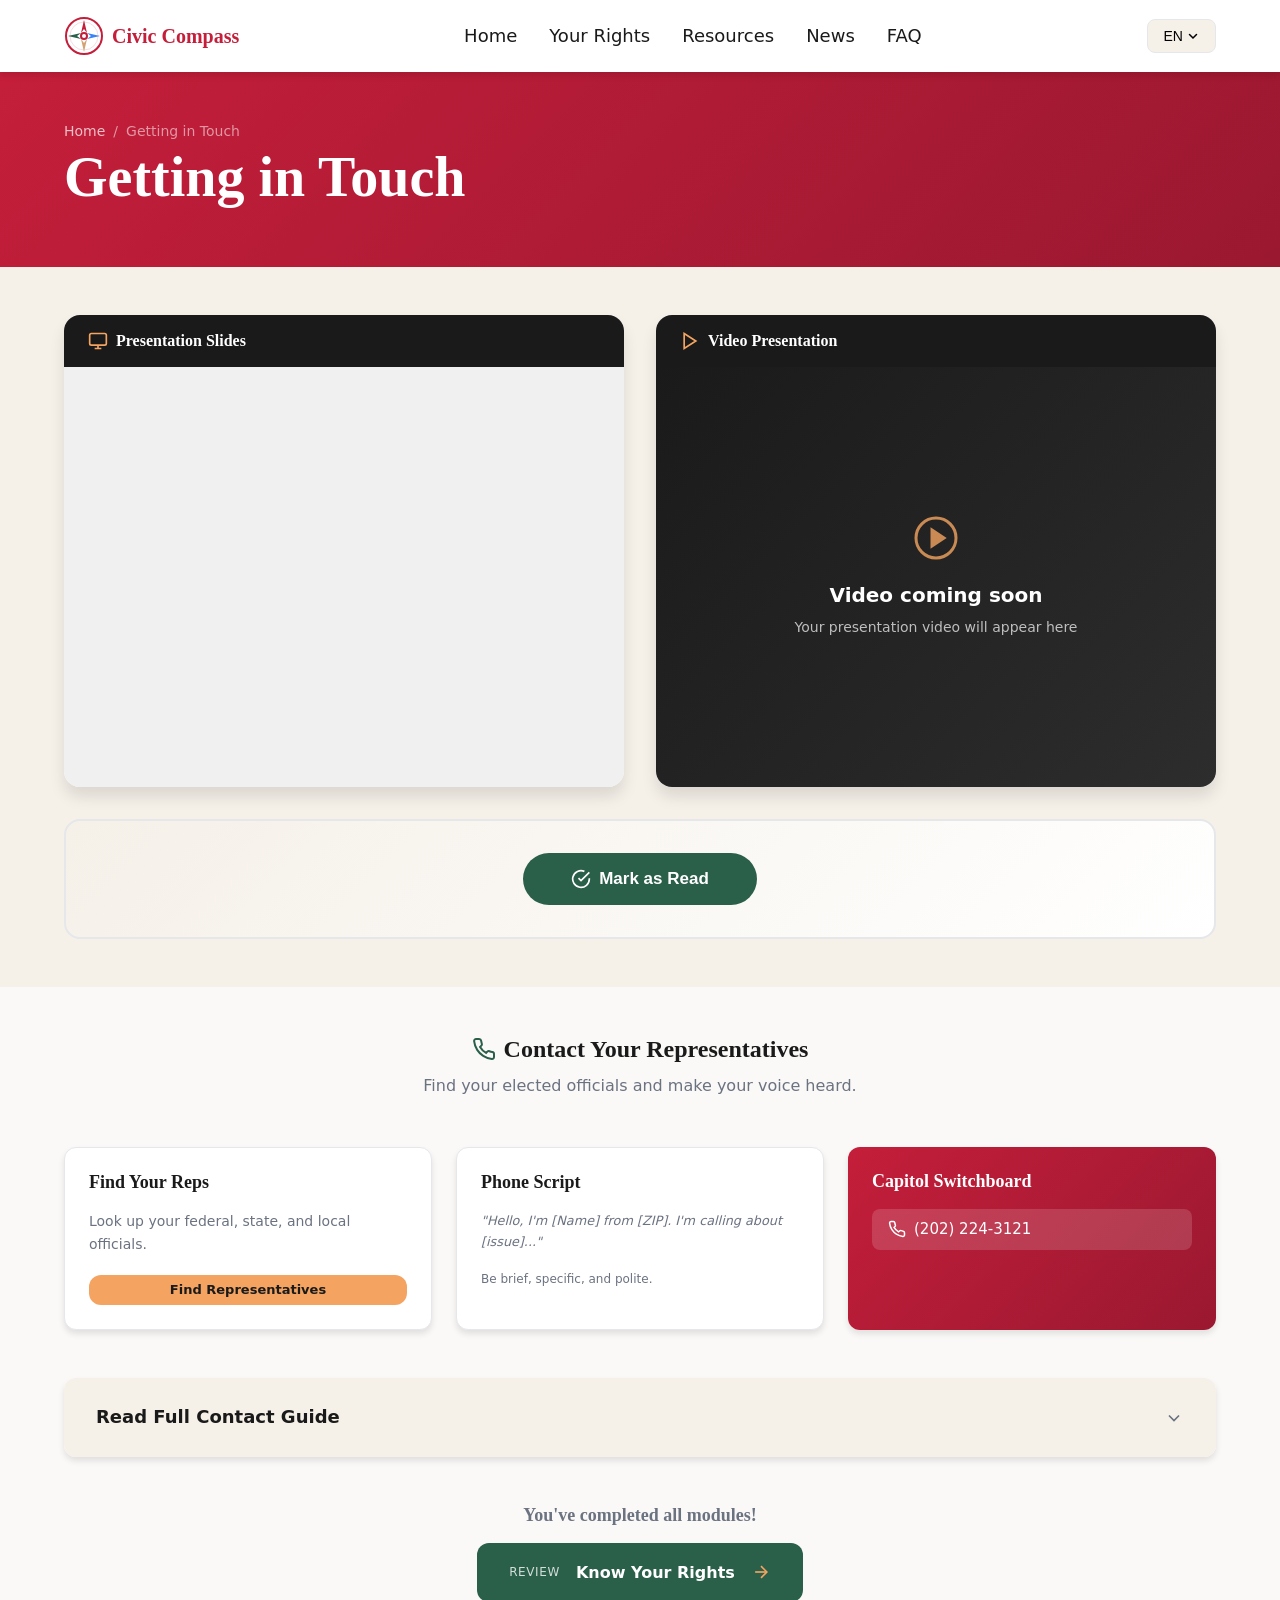
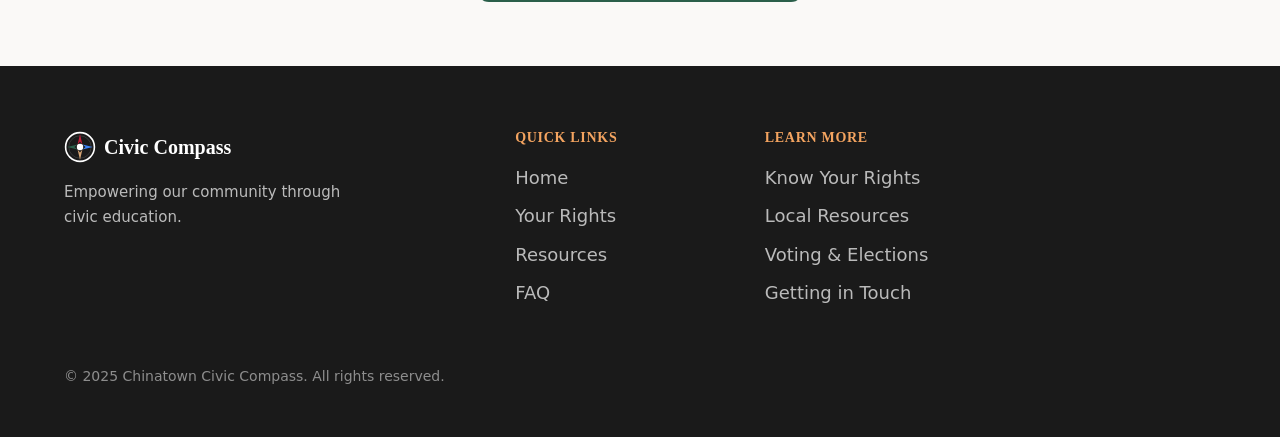
==== contact.html @ 92480b32 "Add Canva embed for Contact page slideshow 🤖 Generated with [Claude Code](https://claude.com/claude-" ====
<!DOCTYPE html>
<html lang="en">
<head>
  <meta charset="UTF-8">
  <meta name="viewport" content="width=device-width, initial-scale=1.0">
  <meta name="description" content="Getting in Touch - Contact your elected representatives and engage with civic life.">
  <title>Getting in Touch - Chinatown Civic Compass</title>
  <link rel="icon" type="image/svg+xml" href="favicon.svg">
  <link rel="stylesheet" href="css/styles.css">
</head>
<body>
  <!-- Skip Link -->
  <a href="#main-content" class="skip-link">Skip to main content</a>

  <!-- Navbar -->
  <nav class="navbar" role="navigation" aria-label="Main navigation">
    <div class="navbar-container">
      <a href="index.html" class="navbar-logo" aria-label="Chinatown Civic Compass Home">
        <svg viewBox="0 0 40 40" fill="none" xmlns="http://www.w3.org/2000/svg" aria-hidden="true">
          <circle cx="20" cy="20" r="18" stroke="currentColor" stroke-width="2"/>
          <circle cx="20" cy="20" r="14" stroke="currentColor" stroke-width="0.5" opacity="0.3"/>
          <polygon points="20,4 23,17 20,13 17,17" fill="#c41e3a"/>
          <polygon points="20,36 17,23 20,27 23,23" fill="#d4a373"/>
          <polygon points="4,20 17,17 13,20 17,23" fill="#2a5f4a"/>
          <polygon points="36,20 23,23 27,20 23,17" fill="#3b82f6"/>
          <circle cx="20" cy="20" r="4" fill="currentColor"/>
          <circle cx="20" cy="20" r="2" fill="white"/>
        </svg>
        <span data-i18n="site.name">Civic Compass</span>
      </a>

      <ul class="navbar-nav">
        <li><a href="index.html" data-i18n="nav.home">Home</a></li>
        <li><a href="rights.html" data-i18n="nav.rights">Your Rights</a></li>
        <li><a href="resources.html" data-i18n="nav.resources">Resources</a></li>
        <li><a href="news.html" data-i18n="nav.news">News</a></li>
        <li><a href="faq.html" data-i18n="nav.faq">FAQ</a></li>
      </ul>

      <div class="navbar-actions">
        <div class="language-selector">
          <button class="language-btn" aria-expanded="false" aria-haspopup="true">
            <span data-i18n="lang.current">EN</span>
            <svg width="12" height="12" viewBox="0 0 12 12" fill="none" aria-hidden="true">
              <path d="M2.5 4.5L6 8L9.5 4.5" stroke="currentColor" stroke-width="1.5" stroke-linecap="round"/>
            </svg>
          </button>
          <div class="language-dropdown" role="menu">
            <button role="menuitem" data-lang="en" class="active">English</button>
            <button role="menuitem" data-lang="zh-s">简体中文</button>
            <button role="menuitem" data-lang="zh-t">繁體中文</button>
          </div>
        </div>

        <button class="menu-toggle" aria-label="Toggle menu" aria-expanded="false">
          <span></span>
          <span></span>
          <span></span>
        </button>
      </div>
    </div>
  </nav>

  <!-- Mobile Menu -->
  <div class="mobile-menu" aria-hidden="true">
    <ul class="mobile-menu-nav">
      <li><a href="index.html" data-i18n="nav.home">Home</a></li>
      <li><a href="rights.html" data-i18n="nav.rights">Your Rights</a></li>
      <li><a href="resources.html" data-i18n="nav.resources">Resources</a></li>
      <li><a href="news.html" data-i18n="nav.news">News</a></li>
      <li><a href="voting.html" data-i18n="nav.voting">Voting</a></li>
      <li><a href="contact.html" class="active" data-i18n="nav.contact">Contact Reps</a></li>
      <li><a href="faq.html" data-i18n="nav.faq">FAQ</a></li>
    </ul>
  </div>

  <!-- Main Content -->
  <main id="main-content">
    <!-- Page Header -->
    <header class="page-header">
      <div class="container">
        <nav class="breadcrumb" aria-label="Breadcrumb">
          <a href="index.html">Home</a>
          <span aria-hidden="true">/</span>
          <span data-i18n="page.contact.title">Getting in Touch</span>
        </nav>
        <h1 data-i18n="page.contact.title">Getting in Touch</h1>
      </div>
    </header>

    <!-- Main Presentation Section -->
    <section class="presentation-section">
      <div class="container">

        <!-- Slideshow - Main Focus -->
        <div class="presentation-main">
          <div class="slideshow-container">
            <h2 class="presentation-label">
              <svg width="20" height="20" viewBox="0 0 24 24" fill="none" stroke="currentColor" stroke-width="2">
                <rect x="2" y="3" width="20" height="14" rx="2" ry="2"/>
                <line x1="8" y1="21" x2="16" y2="21"/>
                <line x1="12" y1="17" x2="12" y2="21"/>
              </svg>
              <span data-i18n="presentation.slides">Presentation Slides</span>
            </h2>
            <!-- CANVA EMBED: Your Getting in Touch slideshow -->
            <div class="slideshow-embed">
              <iframe loading="lazy" src="https://www.canva.com/design/DAG-s7-Jbn4/6bai_-JPs53-Bgg53EdQZw/view?embed" frameborder="0" width="100%" height="400" allowfullscreen="true" allow="fullscreen"></iframe>
            </div>
          </div>

          <!-- Video Presentation -->
          <div class="video-container">
            <h2 class="presentation-label">
              <svg width="20" height="20" viewBox="0 0 24 24" fill="none" stroke="currentColor" stroke-width="2">
                <polygon points="5 3 19 12 5 21 5 3"/>
              </svg>
              <span data-i18n="presentation.video">Video Presentation</span>
            </h2>
            <!-- VIDEO EMBED: Replace with your video embed -->
            <div class="video-embed">
              <div class="video-placeholder">
                <svg width="48" height="48" viewBox="0 0 24 24" fill="none" stroke="currentColor" stroke-width="1.5">
                  <circle cx="12" cy="12" r="10"/>
                  <polygon points="10 8 16 12 10 16 10 8" fill="currentColor"/>
                </svg>
                <p data-i18n="presentation.video.soon">Video coming soon</p>
                <span>Your presentation video will appear here</span>
              </div>
            </div>
          </div>
        </div>

        <!-- Mark as Read -->
        <div class="mark-as-read-section" style="margin-top: 2rem;">
          <button id="mark-as-read-btn">
            <svg viewBox="0 0 24 24" fill="none" stroke="currentColor" stroke-width="2">
              <path d="M22 11.08V12a10 10 0 1 1-5.93-9.14"/>
              <polyline points="22 4 12 14.01 9 11.01"/>
            </svg>
            <span data-i18n="progress.markRead">Mark as Read</span>
          </button>
        </div>

      </div>
    </section>

    <!-- Supplementary Materials -->
    <section class="supplementary-section">
      <div class="container">
        <div class="supplementary-header">
          <h2>
            <svg width="24" height="24" viewBox="0 0 24 24" fill="none" stroke="currentColor" stroke-width="2">
              <path d="M22 16.92v3a2 2 0 0 1-2.18 2 19.79 19.79 0 0 1-8.63-3.07 19.5 19.5 0 0 1-6-6 19.79 19.79 0 0 1-3.07-8.67A2 2 0 0 1 4.11 2h3a2 2 0 0 1 2 1.72 12.84 12.84 0 0 0 .7 2.81 2 2 0 0 1-.45 2.11L8.09 9.91a16 16 0 0 0 6 6l1.27-1.27a2 2 0 0 1 2.11-.45 12.84 12.84 0 0 0 2.81.7A2 2 0 0 1 22 16.92z"/>
            </svg>
            <span data-i18n="contact.supp.title">Contact Your Representatives</span>
          </h2>
          <p data-i18n="contact.supp.desc">Find your elected officials and make your voice heard.</p>
        </div>

        <div class="supplementary-grid">
          <!-- Find Representatives -->
          <div class="supplementary-card">
            <h3 data-i18n="contact.find.title">Find Your Reps</h3>
            <p data-i18n="contact.find.desc">Look up your federal, state, and local officials.</p>
            <a href="https://www.usa.gov/elected-officials" target="_blank" rel="noopener" class="btn btn-primary btn-sm" style="width: 100%;" data-i18n="contact.find.btn">
              Find Representatives
            </a>
          </div>

          <!-- Quick Script -->
          <div class="supplementary-card">
            <h3 data-i18n="contact.script.title">Phone Script</h3>
            <p style="font-size: 0.8rem; font-style: italic;">"Hello, I'm [Name] from [ZIP]. I'm calling about [issue]..."</p>
            <p style="font-size: 0.75rem; color: var(--color-gray);" data-i18n="contact.script.tip">Be brief, specific, and polite.</p>
          </div>

          <!-- Capitol Switchboard -->
          <div class="supplementary-card supplementary-card--emergency">
            <h3 data-i18n="contact.capitol.title">Capitol Switchboard</h3>
            <div class="contact-list">
              <a href="tel:+12022243121" class="contact-item">
                <svg width="18" height="18" viewBox="0 0 24 24" fill="none" stroke="currentColor" stroke-width="2">
                  <path d="M22 16.92v3a2 2 0 0 1-2.18 2 19.79 19.79 0 0 1-8.63-3.07 19.5 19.5 0 0 1-6-6 19.79 19.79 0 0 1-3.07-8.67A2 2 0 0 1 4.11 2h3a2 2 0 0 1 2 1.72 12.84 12.84 0 0 0 .7 2.81 2 2 0 0 1-.45 2.11L8.09 9.91a16 16 0 0 0 6 6l1.27-1.27a2 2 0 0 1 2.11-.45 12.84 12.84 0 0 0 2.81.7A2 2 0 0 1 22 16.92z"/>
                </svg>
                <span>(202) 224-3121</span>
              </a>
            </div>
          </div>
        </div>

        <!-- Expandable Full Contact Guide -->
        <details class="detailed-content">
          <summary>
            <span data-i18n="contact.expand.title">Read Full Contact Guide</span>
            <svg width="20" height="20" viewBox="0 0 24 24" fill="none" stroke="currentColor" stroke-width="2">
              <polyline points="6 9 12 15 18 9"/>
            </svg>
          </summary>
          <div class="detailed-content-inner">
            <h2 data-i18n="contact.guide.tips.title">Tips for Effective Contact</h2>

            <h3 data-i18n="contact.guide.phone.title">Phone Calls</h3>
            <ul>
              <li data-i18n="contact.guide.phone.li1"><strong>Be brief and specific.</strong> State your name, where you live, and the issue.</li>
              <li data-i18n="contact.guide.phone.li2"><strong>Ask for a position.</strong> "Does the Representative support [issue]?"</li>
              <li data-i18n="contact.guide.phone.li3"><strong>Share your story.</strong> Personal stories are powerful.</li>
              <li data-i18n="contact.guide.phone.li4"><strong>Be polite.</strong> Staff members report to the official.</li>
            </ul>

            <h3 data-i18n="contact.guide.script.title">Sample Phone Script</h3>
            <div class="section-alt" style="padding: 1.5rem; border-radius: 0.75rem; margin: 1rem 0;">
              <p style="font-style: italic; margin-bottom: 0;" data-i18n="contact.guide.script.text">"Hello, my name is [Name] and I'm a constituent from [City/ZIP]. I'm calling to urge [Senator/Representative Name] to [support/oppose] [specific bill]. This is important because [reason]. Thank you."</p>
            </div>

            <h3 data-i18n="contact.guide.writing.title">Writing Letters or Emails</h3>
            <ul>
              <li data-i18n="contact.guide.writing.li1"><strong>Include your address.</strong> This confirms you're a constituent.</li>
              <li data-i18n="contact.guide.writing.li2"><strong>Focus on one issue.</strong> Don't cover multiple topics.</li>
              <li data-i18n="contact.guide.writing.li3"><strong>Be specific.</strong> Reference bill numbers if applicable.</li>
              <li data-i18n="contact.guide.writing.li4"><strong>Request a response.</strong> Ask for their position.</li>
            </ul>

            <div class="action-buttons" style="margin-top: 2rem;">
              <button class="btn btn-primary" onclick="window.print()">
                <svg width="18" height="18" viewBox="0 0 24 24" fill="none" stroke="currentColor" stroke-width="2">
                  <polyline points="6 9 6 2 18 2 18 9"/>
                  <path d="M6 18H4a2 2 0 0 1-2-2v-5a2 2 0 0 1 2-2h16a2 2 0 0 1 2 2v5a2 2 0 0 1-2 2h-2"/>
                  <rect x="6" y="14" width="12" height="8"/>
                </svg>
                <span data-i18n="action.print">Print This Guide</span>
              </button>
            </div>
          </div>
        </details>

        <!-- Continue Learning -->
        <div class="continue-learning">
          <h3 data-i18n="contact.complete.title">You've completed all modules!</h3>
          <div class="next-modules">
            <a href="rights.html" class="next-module-card">
              <span class="next-label" data-i18n="contact.complete.review">Review</span>
              <span class="next-title" data-i18n="contact.complete.rights">Know Your Rights</span>
              <svg width="20" height="20" viewBox="0 0 24 24" fill="none" stroke="currentColor" stroke-width="2">
                <line x1="5" y1="12" x2="19" y2="12"/>
                <polyline points="12 5 19 12 12 19"/>
              </svg>
            </a>
          </div>
        </div>

      </div>
    </section>
  </main>

  <!-- Footer -->
  <footer class="footer">
    <div class="container">
      <div class="footer-grid">
        <div class="footer-brand">
          <div class="footer-logo">
            <svg viewBox="0 0 40 40" width="32" height="32" fill="none" xmlns="http://www.w3.org/2000/svg" aria-hidden="true">
              <circle cx="20" cy="20" r="18" stroke="currentColor" stroke-width="2"/>
              <circle cx="20" cy="20" r="14" stroke="currentColor" stroke-width="0.5" opacity="0.3"/>
              <polygon points="20,4 23,17 20,13 17,17" fill="#c41e3a"/>
              <polygon points="20,36 17,23 20,27 23,23" fill="#d4a373"/>
              <polygon points="4,20 17,17 13,20 17,23" fill="#2a5f4a"/>
              <polygon points="36,20 23,23 27,20 23,17" fill="#3b82f6"/>
              <circle cx="20" cy="20" r="4" fill="currentColor"/>
              <circle cx="20" cy="20" r="2" fill="white"/>
            </svg>
            <span>Civic Compass</span>
          </div>
          <p data-i18n="footer.tagline">Empowering our community through civic education.</p>
        </div>

        <div>
          <h4 class="footer-heading" data-i18n="footer.links">Quick Links</h4>
          <ul class="footer-links">
            <li><a href="index.html" data-i18n="nav.home">Home</a></li>
            <li><a href="rights.html" data-i18n="nav.rights">Your Rights</a></li>
            <li><a href="resources.html" data-i18n="nav.resources">Resources</a></li>
            <li><a href="faq.html" data-i18n="nav.faq">FAQ</a></li>
          </ul>
        </div>

        <div>
          <h4 class="footer-heading" data-i18n="footer.modules">Learn More</h4>
          <ul class="footer-links">
            <li><a href="rights.html" data-i18n="module.rights.title">Know Your Rights</a></li>
            <li><a href="resources.html" data-i18n="module.resources.title">Local Resources</a></li>
            <li><a href="voting.html" data-i18n="module.voting.title">Voting & Elections</a></li>
            <li><a href="contact.html" data-i18n="module.contact.title">Getting in Touch</a></li>
          </ul>
        </div>

        <!-- Feedback - HIDDEN FOR DEMO (restore when form is ready)
        <div>
          <h4 class="footer-heading" data-i18n="footer.feedback">Share Feedback</h4>
          <p style="font-size: 0.875rem; color: rgba(255,255,255,0.7); margin-bottom: 1rem;" data-i18n="footer.feedback.desc">Help us improve this resource for our community.</p>
          <a href="https://docs.google.com/forms/d/e/YOUR_FORM_ID/viewform" target="_blank" rel="noopener noreferrer" class="feedback-btn" data-i18n="footer.feedback.btn">
            <svg width="16" height="16" viewBox="0 0 24 24" fill="none" stroke="currentColor" stroke-width="2" aria-hidden="true">
              <path d="M21 15a2 2 0 0 1-2 2H7l-4 4V5a2 2 0 0 1 2-2h14a2 2 0 0 1 2 2z"/>
            </svg>
            Give Feedback
          </a>
        </div>
        -->
      </div>

      <div class="footer-bottom">
        <p>&copy; 2025 Chinatown Civic Compass. <span data-i18n="footer.rights">All rights reserved.</span></p>
      </div>
    </div>
  </footer>

  <!-- Scripts -->
  <script src="js/main.js"></script>
  <script src="js/i18n.js"></script>
  <script src="js/progress.js"></script>
</body>
</html>
---- css/styles.css ----
/* ============================================
   CHINATOWN CIVIC COMPASS - MAIN STYLESHEET
   ============================================ */

/* --- CSS Variables --- */
:root {
  /* Colors */
  --color-primary: #c41e3a;
  --color-primary-light: #e63946;
  --color-primary-dark: #9a1830;
  --color-secondary: #2a5f4a;
  --color-secondary-light: #3d7a62;
  --color-accent: #f4a460;
  --color-accent-light: #f7bc85;
  --color-dark: #1a1a1a;
  --color-dark-lighter: #2d2d2d;
  --color-light: #faf9f7;
  --color-cream: #f5f0e8;
  --color-gray: #6b7280;
  --color-gray-light: #e5e7eb;

  /* Typography */
  --font-heading: Georgia, 'Times New Roman', serif;
  --font-body: 'Segoe UI', system-ui, -apple-system, sans-serif;

  /* Spacing */
  --space-xs: 0.25rem;
  --space-sm: 0.5rem;
  --space-md: 1rem;
  --space-lg: 1.5rem;
  --space-xl: 2rem;
  --space-2xl: 3rem;
  --space-3xl: 4rem;

  /* Border Radius */
  --radius-sm: 0.375rem;
  --radius-md: 0.5rem;
  --radius-lg: 0.75rem;
  --radius-xl: 1rem;
  --radius-full: 9999px;

  /* Shadows */
  --shadow-sm: 0 1px 2px rgba(0, 0, 0, 0.05);
  --shadow-md: 0 4px 6px rgba(0, 0, 0, 0.1);
  --shadow-lg: 0 10px 15px rgba(0, 0, 0, 0.1);
  --shadow-xl: 0 20px 25px rgba(0, 0, 0, 0.15);

  /* Transitions */
  --transition-fast: 150ms ease;
  --transition-base: 250ms ease;
  --transition-slow: 350ms ease;

  /* Layout */
  --navbar-height: 72px;
  --max-width: 1200px;
  --content-width: 800px;
}

/* --- Reset & Base --- */
*, *::before, *::after {
  box-sizing: border-box;
  margin: 0;
  padding: 0;
}

html {
  font-size: 16px;
  scroll-behavior: smooth;
  scroll-padding-top: var(--navbar-height);
}

@media (prefers-reduced-motion: reduce) {
  html {
    scroll-behavior: auto;
  }
  *, *::before, *::after {
    animation-duration: 0.01ms !important;
    animation-iteration-count: 1 !important;
    transition-duration: 0.01ms !important;
  }
}

body {
  font-family: var(--font-body);
  font-size: 1.125rem;
  line-height: 1.7;
  color: var(--color-dark);
  background-color: var(--color-light);
  -webkit-font-smoothing: antialiased;
  -moz-osx-font-smoothing: grayscale;
}

/* --- Typography --- */
h1, h2, h3, h4, h5, h6 {
  font-family: var(--font-heading);
  font-weight: 700;
  line-height: 1.2;
  color: var(--color-dark);
}

h1 { font-size: 2.5rem; }
h2 { font-size: 2rem; }
h3 { font-size: 1.5rem; }
h4 { font-size: 1.25rem; }

@media (min-width: 768px) {
  h1 { font-size: 3.5rem; }
  h2 { font-size: 2.5rem; }
  h3 { font-size: 1.75rem; }
}

p {
  margin-bottom: var(--space-md);
}

a {
  color: var(--color-primary);
  text-decoration: none;
  transition: color var(--transition-fast);
}

a:hover {
  color: var(--color-primary-dark);
  text-decoration: underline;
}

/* --- Skip Link (Accessibility) --- */
.skip-link {
  position: absolute;
  top: -100%;
  left: var(--space-md);
  background: var(--color-primary);
  color: white;
  padding: var(--space-sm) var(--space-md);
  border-radius: var(--radius-md);
  z-index: 9999;
  transition: top var(--transition-fast);
}

.skip-link:focus {
  top: var(--space-md);
  outline: 2px solid var(--color-accent);
  outline-offset: 2px;
}

/* --- Navbar --- */
.navbar {
  position: fixed;
  top: 0;
  left: 0;
  right: 0;
  height: var(--navbar-height);
  background: white;
  box-shadow: var(--shadow-md);
  z-index: 1000;
  display: flex;
  align-items: center;
}

.navbar-container {
  width: 100%;
  max-width: var(--max-width);
  margin: 0 auto;
  padding: 0 var(--space-lg);
  display: flex;
  align-items: center;
  justify-content: space-between;
}

.navbar-logo {
  display: flex;
  align-items: center;
  gap: var(--space-sm);
  font-family: var(--font-heading);
  font-size: 1.25rem;
  font-weight: 700;
  color: var(--color-primary);
  text-decoration: none;
}

.navbar-logo:hover {
  text-decoration: none;
  color: var(--color-primary-dark);
}

.navbar-logo svg {
  width: 40px;
  height: 40px;
}

.navbar-nav {
  display: none;
  list-style: none;
  gap: var(--space-xl);
}

@media (min-width: 768px) {
  .navbar-nav {
    display: flex;
  }
}

.navbar-nav a {
  font-weight: 500;
  color: var(--color-dark);
  padding: var(--space-sm) 0;
  position: relative;
}

.navbar-nav a::after {
  content: '';
  position: absolute;
  bottom: 0;
  left: 0;
  width: 0;
  height: 2px;
  background: var(--color-primary);
  transition: width var(--transition-base);
}

.navbar-nav a:hover,
.navbar-nav a.active {
  color: var(--color-primary);
  text-decoration: none;
}

.navbar-nav a:hover::after,
.navbar-nav a.active::after {
  width: 100%;
}

.navbar-actions {
  display: flex;
  align-items: center;
  gap: var(--space-md);
}

/* Language Selector */
.language-selector {
  position: relative;
}

.language-btn {
  display: flex;
  align-items: center;
  gap: var(--space-xs);
  padding: var(--space-sm) var(--space-md);
  background: var(--color-cream);
  border: 1px solid var(--color-gray-light);
  border-radius: var(--radius-md);
  font-size: 0.875rem;
  font-weight: 500;
  cursor: pointer;
  transition: all var(--transition-fast);
}

.language-btn:hover {
  background: var(--color-gray-light);
}

.language-dropdown {
  position: absolute;
  top: 100%;
  right: 0;
  margin-top: var(--space-xs);
  background: white;
  border: 1px solid var(--color-gray-light);
  border-radius: var(--radius-md);
  box-shadow: var(--shadow-lg);
  min-width: 150px;
  opacity: 0;
  visibility: hidden;
  transform: translateY(-10px);
  transition: all var(--transition-fast);
}

.language-dropdown.open {
  opacity: 1;
  visibility: visible;
  transform: translateY(0);
}

.language-dropdown button {
  display: block;
  width: 100%;
  padding: var(--space-sm) var(--space-md);
  text-align: left;
  background: none;
  border: none;
  font-size: 0.875rem;
  cursor: pointer;
  transition: background var(--transition-fast);
}

.language-dropdown button:hover {
  background: var(--color-cream);
}

.language-dropdown button.active {
  color: var(--color-primary);
  font-weight: 600;
}

/* Mobile Menu Toggle */
.menu-toggle {
  display: flex;
  flex-direction: column;
  justify-content: center;
  gap: 5px;
  width: 32px;
  height: 32px;
  background: none;
  border: none;
  cursor: pointer;
  padding: 4px;
}

@media (min-width: 768px) {
  .menu-toggle {
    display: none;
  }
}

.menu-toggle span {
  display: block;
  width: 100%;
  height: 2px;
  background: var(--color-dark);
  border-radius: 2px;
  transition: all var(--transition-base);
}

.menu-toggle.open span:nth-child(1) {
  transform: rotate(45deg) translate(5px, 5px);
}

.menu-toggle.open span:nth-child(2) {
  opacity: 0;
}

.menu-toggle.open span:nth-child(3) {
  transform: rotate(-45deg) translate(5px, -5px);
}

/* Mobile Menu */
.mobile-menu {
  position: fixed;
  top: var(--navbar-height);
  left: 0;
  right: 0;
  bottom: 0;
  background: white;
  padding: var(--space-xl);
  transform: translateX(100%);
  transition: transform var(--transition-base);
  z-index: 999;
  overflow-y: auto;
}

.mobile-menu.open {
  transform: translateX(0);
}

.mobile-menu-nav {
  list-style: none;
  margin-bottom: var(--space-xl);
}

.mobile-menu-nav li {
  border-bottom: 1px solid var(--color-gray-light);
}

.mobile-menu-nav a {
  display: block;
  padding: var(--space-md) 0;
  font-size: 1.25rem;
  font-weight: 500;
  color: var(--color-dark);
}

.mobile-menu-nav a.active {
  color: var(--color-primary);
}

/* --- Main Content --- */
main {
  padding-top: var(--navbar-height);
  min-height: 100vh;
}

.container {
  width: 100%;
  max-width: var(--max-width);
  margin: 0 auto;
  padding: 0 var(--space-lg);
}

.content-container {
  max-width: var(--content-width);
  margin: 0 auto;
}

/* --- Hero Section --- */
.hero {
  background: linear-gradient(135deg, var(--color-primary) 0%, var(--color-primary-dark) 100%);
  color: white;
  padding: var(--space-3xl) 0;
  position: relative;
  overflow: hidden;
}

.hero::before {
  content: '';
  position: absolute;
  top: -50%;
  right: -20%;
  width: 600px;
  height: 600px;
  background: var(--color-accent);
  border-radius: 50%;
  opacity: 0.1;
}

.hero::after {
  content: '';
  position: absolute;
  bottom: -30%;
  left: -10%;
  width: 400px;
  height: 400px;
  background: var(--color-secondary);
  border-radius: 50%;
  opacity: 0.1;
}

.hero-content {
  position: relative;
  z-index: 1;
  display: grid;
  gap: var(--space-xl);
  align-items: center;
}

@media (min-width: 768px) {
  .hero-content {
    grid-template-columns: 1fr 1fr;
  }

  .hero {
    padding: var(--space-3xl) 0 calc(var(--space-3xl) + 2rem);
  }
}

.hero h1 {
  color: white;
  margin-bottom: var(--space-md);
}

.hero-tagline {
  font-size: 1.25rem;
  opacity: 0.9;
  margin-bottom: var(--space-xl);
}

.hero-cta {
  display: flex;
  flex-wrap: wrap;
  gap: var(--space-md);
}

/* Compass Graphic */
.compass-graphic {
  display: flex;
  justify-content: center;
  align-items: center;
}

.compass-graphic svg {
  width: 100%;
  max-width: 300px;
  height: auto;
}

@media (min-width: 768px) {
  .compass-graphic svg {
    max-width: 400px;
  }
}

/* --- Buttons --- */
.btn {
  display: inline-flex;
  align-items: center;
  justify-content: center;
  gap: var(--space-sm);
  padding: var(--space-md) var(--space-xl);
  font-family: var(--font-body);
  font-size: 1rem;
  font-weight: 600;
  text-decoration: none;
  border: none;
  border-radius: var(--radius-lg);
  cursor: pointer;
  transition: all var(--transition-fast);
}

.btn:hover {
  text-decoration: none;
  transform: translateY(-2px);
}

.btn:focus {
  outline: 2px solid var(--color-accent);
  outline-offset: 2px;
}

.btn-primary {
  background: var(--color-accent);
  color: var(--color-dark);
}

.btn-primary:hover {
  background: var(--color-accent-light);
  color: var(--color-dark);
}

.btn-secondary {
  background: white;
  color: var(--color-primary);
}

.btn-secondary:hover {
  background: var(--color-cream);
  color: var(--color-primary);
}

.btn-outline {
  background: transparent;
  color: white;
  border: 2px solid white;
}

.btn-outline:hover {
  background: white;
  color: var(--color-primary);
}

.btn-ghost {
  background: transparent;
  color: var(--color-primary);
  padding: var(--space-sm) var(--space-md);
}

.btn-ghost:hover {
  background: var(--color-cream);
}

.btn-call {
  background: var(--color-secondary);
  color: white;
}

.btn-call:hover {
  background: var(--color-secondary-light);
  color: white;
}

/* --- Section Styles --- */
.section {
  padding: var(--space-3xl) 0;
}

.section-alt {
  background: var(--color-cream);
}

.section-dark {
  background: var(--color-dark);
  color: white;
}

.section-header {
  text-align: center;
  margin-bottom: var(--space-2xl);
}

.section-header h2 {
  margin-bottom: var(--space-sm);
}

.section-subtitle {
  font-size: 1.125rem;
  color: var(--color-gray);
}

/* --- Module Cards --- */
.modules-grid {
  display: grid;
  gap: var(--space-xl);
}

@media (min-width: 640px) {
  .modules-grid {
    grid-template-columns: repeat(2, 1fr);
  }
}

@media (min-width: 1024px) {
  .modules-grid {
    grid-template-columns: repeat(2, 1fr);
    gap: var(--space-2xl);
  }
}

.module-card {
  background: white;
  border-radius: var(--radius-xl);
  padding: var(--space-xl);
  box-shadow: var(--shadow-md);
  transition: all var(--transition-base);
  position: relative;
  overflow: hidden;
  text-decoration: none;
  color: inherit;
  display: flex;
  flex-direction: column;
  border: 1px solid var(--color-gray-light);
}

.module-card:hover {
  transform: translateY(-6px);
  box-shadow: var(--shadow-xl);
  text-decoration: none;
  border-color: transparent;
}

.module-card::before {
  content: '';
  position: absolute;
  top: 0;
  left: 0;
  right: 0;
  height: 5px;
}

.module-card--rights::before { background: linear-gradient(90deg, var(--color-primary), var(--color-primary-light)); }
.module-card--resources::before { background: linear-gradient(90deg, var(--color-secondary), var(--color-secondary-light)); }
.module-card--voting::before { background: linear-gradient(90deg, #e09550, var(--color-accent)); }
.module-card--contact::before { background: linear-gradient(90deg, #4f46e5, #818cf8); }

.module-icon {
  width: 60px;
  height: 60px;
  border-radius: var(--radius-lg);
  display: flex;
  align-items: center;
  justify-content: center;
  font-size: 1.5rem;
  margin-bottom: var(--space-md);
  transition: transform var(--transition-base);
}

.module-card:hover .module-icon {
  transform: scale(1.05);
}

.module-card--rights .module-icon { background: rgba(196, 30, 58, 0.1); }
.module-card--resources .module-icon { background: rgba(42, 95, 74, 0.1); }
.module-card--voting .module-icon { background: rgba(244, 164, 96, 0.15); }
.module-card--contact .module-icon { background: rgba(99, 102, 241, 0.1); }

.module-card h3 {
  margin-bottom: var(--space-sm);
  font-size: 1.25rem;
}

.module-card p {
  color: var(--color-gray);
  margin-bottom: var(--space-md);
  font-size: 0.9375rem;
  line-height: 1.6;
  flex-grow: 1;
}

.module-progress {
  display: flex;
  align-items: center;
  gap: var(--space-sm);
  font-size: 0.875rem;
  color: var(--color-secondary);
  font-weight: 500;
}

.module-progress.completed {
  color: var(--color-secondary);
}

.module-progress svg {
  width: 18px;
  height: 18px;
}

/* Module Header (icon + title row) */
.module-header {
  display: flex;
  align-items: center;
  gap: var(--space-md);
  margin-bottom: var(--space-md);
}

.module-header .module-icon {
  margin-bottom: 0;
  flex-shrink: 0;
}

.module-header h3 {
  margin-bottom: 0;
}

/* Module Slideshow Embed */
.module-slideshow {
  margin: var(--space-lg) 0;
  border-radius: var(--radius-lg);
  overflow: hidden;
  background: var(--color-light);
}

.module-slideshow iframe {
  display: block;
  width: 100%;
  min-height: 300px;
  border: none;
}

.slideshow-placeholder {
  display: flex;
  flex-direction: column;
  align-items: center;
  justify-content: center;
  padding: var(--space-2xl);
  color: var(--color-gray);
  border: 2px dashed var(--color-gray-light);
  border-radius: var(--radius-lg);
  text-align: center;
}

.slideshow-placeholder svg {
  margin-bottom: var(--space-sm);
  opacity: 0.5;
}

.slideshow-placeholder span {
  font-size: 0.875rem;
  font-weight: 500;
}

/* Module Learn More Link */
.module-link {
  display: inline-flex;
  align-items: center;
  gap: var(--space-sm);
  font-weight: 600;
  color: var(--color-primary);
  text-decoration: none;
  transition: all var(--transition-fast);
}

.module-link:hover {
  color: var(--color-primary-dark);
  text-decoration: none;
  gap: var(--space-md);
}

/* Placeholder Testimonials */
.testimonial-placeholder {
  opacity: 0.7;
  border: 2px dashed rgba(255, 255, 255, 0.3);
}

.testimonial-placeholder .testimonial-quote {
  font-style: italic;
  color: rgba(255, 255, 255, 0.6);
}

.testimonial-placeholder .testimonial-avatar {
  background: rgba(255, 255, 255, 0.2);
  color: rgba(255, 255, 255, 0.5);
}

.testimonial-placeholder .testimonial-info strong,
.testimonial-placeholder .testimonial-info span {
  color: rgba(255, 255, 255, 0.5);
}

/* --- Credibility Box --- */
.credibility-box {
  background: var(--color-cream);
  border-left: 4px solid var(--color-secondary);
  border-radius: 0 var(--radius-md) var(--radius-md) 0;
  padding: var(--space-lg);
  margin: var(--space-xl) 0;
}

.credibility-box h4 {
  font-size: 0.875rem;
  text-transform: uppercase;
  letter-spacing: 0.05em;
  color: var(--color-gray);
  margin-bottom: var(--space-sm);
}

.credibility-box p {
  margin-bottom: var(--space-sm);
  font-size: 0.9375rem;
}

.credibility-box p:last-child {
  margin-bottom: 0;
}

.credibility-box .attorney {
  font-weight: 600;
  color: var(--color-dark);
}

.credibility-box .sources {
  font-style: italic;
  color: var(--color-gray);
}

.credibility-box .updated {
  font-size: 0.8125rem;
  color: var(--color-gray);
}

.credibility-box .disclaimer {
  font-size: 0.75rem;
  color: var(--color-gray);
  margin-top: var(--space-md);
  padding-top: var(--space-sm);
  border-top: 1px solid var(--color-gray-light);
}

/* --- Glossary Terms --- */
.glossary-term {
  color: var(--color-primary);
  border-bottom: 1px dashed var(--color-primary);
  cursor: pointer;
  transition: all var(--transition-fast);
}

.glossary-term:hover {
  background: rgba(196, 30, 58, 0.1);
}

/* Glossary Side Panel */
.glossary-panel {
  position: fixed;
  top: 0;
  right: 0;
  bottom: 0;
  width: 100%;
  max-width: 400px;
  background: white;
  box-shadow: var(--shadow-xl);
  z-index: 1001;
  transform: translateX(100%);
  transition: transform var(--transition-base);
  display: flex;
  flex-direction: column;
}

.glossary-panel.open {
  transform: translateX(0);
}

.glossary-panel-header {
  display: flex;
  align-items: center;
  justify-content: space-between;
  padding: var(--space-lg);
  border-bottom: 1px solid var(--color-gray-light);
  background: var(--color-cream);
}

.glossary-panel-header h3 {
  font-size: 1.125rem;
  color: var(--color-primary);
}

.glossary-panel-close {
  width: 32px;
  height: 32px;
  display: flex;
  align-items: center;
  justify-content: center;
  background: none;
  border: none;
  font-size: 1.5rem;
  cursor: pointer;
  color: var(--color-gray);
  border-radius: var(--radius-sm);
  transition: all var(--transition-fast);
}

.glossary-panel-close:hover {
  background: var(--color-gray-light);
  color: var(--color-dark);
}

.glossary-panel-content {
  padding: var(--space-lg);
  flex: 1;
  overflow-y: auto;
}

.glossary-panel-term {
  font-size: 1.25rem;
  font-weight: 700;
  margin-bottom: var(--space-md);
  color: var(--color-dark);
}

.glossary-panel-definition {
  margin-bottom: var(--space-lg);
}

.glossary-panel-translations {
  border-top: 1px solid var(--color-gray-light);
  padding-top: var(--space-lg);
}

.glossary-panel-translations h4 {
  font-size: 0.875rem;
  text-transform: uppercase;
  letter-spacing: 0.05em;
  color: var(--color-gray);
  margin-bottom: var(--space-md);
}

.glossary-panel-translations p {
  margin-bottom: var(--space-sm);
}

.glossary-panel-translations strong {
  color: var(--color-secondary);
}

.glossary-overlay {
  position: fixed;
  inset: 0;
  background: rgba(0, 0, 0, 0.5);
  z-index: 1000;
  opacity: 0;
  visibility: hidden;
  transition: all var(--transition-base);
}

.glossary-overlay.open {
  opacity: 1;
  visibility: visible;
}

/* --- FAQ Styles --- */
.faq-search {
  margin-bottom: var(--space-xl);
}

.faq-search-input {
  width: 100%;
  padding: var(--space-md) var(--space-lg);
  font-size: 1.125rem;
  border: 2px solid var(--color-gray-light);
  border-radius: var(--radius-lg);
  transition: border-color var(--transition-fast);
}

.faq-search-input:focus {
  outline: none;
  border-color: var(--color-primary);
}

.faq-list {
  list-style: none;
}

.faq-item {
  background: white;
  border-radius: var(--radius-lg);
  margin-bottom: var(--space-md);
  box-shadow: var(--shadow-sm);
  overflow: hidden;
}

.faq-question {
  width: 100%;
  display: flex;
  align-items: center;
  justify-content: space-between;
  gap: var(--space-md);
  padding: var(--space-lg);
  background: none;
  border: none;
  text-align: left;
  font-size: 1.125rem;
  font-weight: 600;
  cursor: pointer;
  transition: background var(--transition-fast);
}

.faq-question:hover {
  background: var(--color-cream);
}

.faq-question svg {
  flex-shrink: 0;
  width: 24px;
  height: 24px;
  transition: transform var(--transition-base);
}

.faq-item.open .faq-question svg {
  transform: rotate(180deg);
}

.faq-answer {
  max-height: 0;
  overflow: hidden;
  transition: max-height var(--transition-base);
}

.faq-item.open .faq-answer {
  max-height: 500px;
}

.faq-answer-content {
  padding: 0 var(--space-lg) var(--space-lg);
  color: var(--color-gray);
}

.faq-no-results {
  text-align: center;
  padding: var(--space-2xl);
  color: var(--color-gray);
}

/* --- Page Header --- */
.page-header {
  background: linear-gradient(135deg, var(--color-primary) 0%, var(--color-primary-dark) 100%);
  color: white;
  padding: var(--space-2xl) 0;
}

.page-header h1 {
  color: white;
  margin-bottom: var(--space-sm);
}

.breadcrumb {
  display: flex;
  align-items: center;
  gap: var(--space-sm);
  font-size: 0.875rem;
  opacity: 0.9;
}

.breadcrumb a {
  color: white;
  opacity: 0.8;
}

.breadcrumb a:hover {
  opacity: 1;
}

.breadcrumb span {
  opacity: 0.6;
}

/* --- Content Page --- */
.content-page {
  padding: var(--space-2xl) 0;
}

.content-page h2 {
  margin-top: var(--space-2xl);
  margin-bottom: var(--space-md);
  color: var(--color-primary);
}

.content-page h2:first-child {
  margin-top: 0;
}

.content-page h3 {
  margin-top: var(--space-xl);
  margin-bottom: var(--space-sm);
}

.content-page ul, .content-page ol {
  margin-bottom: var(--space-md);
  padding-left: var(--space-xl);
}

.content-page li {
  margin-bottom: var(--space-sm);
}

/* --- Action Buttons (Click-to-Call) --- */
.action-buttons {
  display: flex;
  flex-wrap: wrap;
  gap: var(--space-md);
  margin: var(--space-xl) 0;
}

.action-btn {
  display: inline-flex;
  align-items: center;
  gap: var(--space-sm);
  padding: var(--space-md) var(--space-lg);
  background: var(--color-secondary);
  color: white;
  border-radius: var(--radius-lg);
  font-weight: 600;
  text-decoration: none;
  transition: all var(--transition-fast);
}

.action-btn:hover {
  background: var(--color-secondary-light);
  color: white;
  text-decoration: none;
  transform: translateY(-2px);
}

.action-btn svg {
  width: 20px;
  height: 20px;
}

/* --- Resource Cards --- */
.resource-card {
  background: white;
  border-radius: var(--radius-lg);
  padding: var(--space-lg);
  margin-bottom: var(--space-md);
  box-shadow: var(--shadow-sm);
}

.resource-card h4 {
  margin-bottom: var(--space-sm);
}

.resource-card p {
  color: var(--color-gray);
  margin-bottom: var(--space-md);
}

.resource-card .action-btn {
  font-size: 0.875rem;
  padding: var(--space-sm) var(--space-md);
}

/* --- Progress Bar --- */
.progress-section {
  background: var(--color-cream);
  border-radius: var(--radius-lg);
  padding: var(--space-lg);
  margin-bottom: var(--space-xl);
}

.progress-header {
  display: flex;
  align-items: center;
  justify-content: space-between;
  margin-bottom: var(--space-sm);
}

.progress-header span {
  font-weight: 600;
}

.progress-bar {
  height: 8px;
  background: var(--color-gray-light);
  border-radius: var(--radius-full);
  overflow: hidden;
}

.progress-fill {
  height: 100%;
  background: linear-gradient(90deg, var(--color-secondary) 0%, var(--color-accent) 100%);
  border-radius: var(--radius-full);
  transition: width var(--transition-slow);
}

/* --- Footer --- */
.footer {
  background: var(--color-dark);
  color: white;
  padding: var(--space-3xl) 0 var(--space-xl);
}

.footer-grid {
  display: grid;
  gap: var(--space-2xl);
  margin-bottom: var(--space-2xl);
}

@media (min-width: 768px) {
  .footer-grid {
    grid-template-columns: 2fr 1fr 1fr 1fr;
  }
}

.footer-brand {
  max-width: 300px;
}

.footer-logo {
  display: flex;
  align-items: center;
  gap: var(--space-sm);
  font-family: var(--font-heading);
  font-size: 1.25rem;
  font-weight: 700;
  color: white;
  margin-bottom: var(--space-md);
}

.footer-brand p {
  color: rgba(255, 255, 255, 0.7);
  font-size: 0.9375rem;
}

.footer-heading {
  font-size: 0.875rem;
  text-transform: uppercase;
  letter-spacing: 0.05em;
  margin-bottom: var(--space-md);
  color: var(--color-accent);
}

.footer-links {
  list-style: none;
}

.footer-links li {
  margin-bottom: var(--space-sm);
}

.footer-links a {
  color: rgba(255, 255, 255, 0.7);
  transition: color var(--transition-fast);
}

.footer-links a:hover {
  color: white;
  text-decoration: none;
}

.footer-social {
  display: flex;
  gap: var(--space-md);
  margin-top: var(--space-md);
}

.footer-social a {
  width: 40px;
  height: 40px;
  display: flex;
  align-items: center;
  justify-content: center;
  background: rgba(255, 255, 255, 0.1);
  border-radius: var(--radius-md);
  color: white;
  transition: all var(--transition-fast);
}

.footer-social a:hover {
  background: var(--color-primary);
}

/* Newsletter */
.newsletter-form {
  display: flex;
  gap: var(--space-sm);
  margin-top: var(--space-md);
}

.newsletter-input {
  flex: 1;
  padding: var(--space-sm) var(--space-md);
  border: none;
  border-radius: var(--radius-md);
  font-size: 0.875rem;
}

.newsletter-btn {
  padding: var(--space-sm) var(--space-md);
  background: var(--color-primary);
  color: white;
  border: none;
  border-radius: var(--radius-md);
  font-weight: 600;
  cursor: pointer;
  transition: background var(--transition-fast);
}

.newsletter-btn:hover {
  background: var(--color-primary-light);
}

/* Feedback Button */
.feedback-btn {
  display: inline-flex;
  align-items: center;
  gap: var(--space-sm);
  padding: var(--space-sm) var(--space-lg);
  background: var(--color-primary);
  color: white;
  border-radius: var(--radius-md);
  font-weight: 600;
  font-size: 0.875rem;
  text-decoration: none;
  transition: all var(--transition-fast);
}

.feedback-btn:hover {
  background: var(--color-primary-light);
  color: white;
  text-decoration: none;
  transform: translateY(-1px);
}

.feedback-btn svg {
  flex-shrink: 0;
}

/* Partners */
.footer-partners {
  display: flex;
  flex-wrap: wrap;
  align-items: center;
  gap: var(--space-lg);
  padding: var(--space-xl) 0;
  border-top: 1px solid rgba(255, 255, 255, 0.1);
  border-bottom: 1px solid rgba(255, 255, 255, 0.1);
  margin-bottom: var(--space-xl);
}

.footer-partners span {
  font-size: 0.875rem;
  color: rgba(255, 255, 255, 0.5);
}

.partner-logo {
  height: 32px;
  opacity: 0.7;
  filter: grayscale(100%) brightness(200%);
  transition: opacity var(--transition-fast);
}

.partner-logo:hover {
  opacity: 1;
}

/* Footer Bottom */
.footer-bottom {
  display: flex;
  flex-wrap: wrap;
  align-items: center;
  justify-content: space-between;
  gap: var(--space-md);
  font-size: 0.875rem;
  color: rgba(255, 255, 255, 0.5);
}

.footer-bottom a {
  color: rgba(255, 255, 255, 0.5);
}

.footer-bottom a:hover {
  color: white;
}

/* --- Modal --- */
.modal-overlay {
  position: fixed;
  inset: 0;
  background: rgba(0, 0, 0, 0.6);
  z-index: 2000;
  display: flex;
  align-items: center;
  justify-content: center;
  padding: var(--space-lg);
  opacity: 0;
  visibility: hidden;
  transition: all var(--transition-base);
}

.modal-overlay.open {
  opacity: 1;
  visibility: visible;
}

.modal {
  background: white;
  border-radius: var(--radius-xl);
  width: 100%;
  max-width: 480px;
  max-height: 90vh;
  overflow-y: auto;
  transform: scale(0.95);
  transition: transform var(--transition-base);
}

.modal-overlay.open .modal {
  transform: scale(1);
}

.modal-header {
  padding: var(--space-xl);
  text-align: center;
  border-bottom: 1px solid var(--color-gray-light);
}

.modal-header h2 {
  font-size: 1.5rem;
}

.modal-body {
  padding: var(--space-xl);
}

.modal-footer {
  padding: var(--space-lg) var(--space-xl);
  background: var(--color-cream);
  text-align: center;
  font-size: 0.875rem;
  color: var(--color-gray);
}

/* Language Selection Modal */
.language-options {
  display: flex;
  flex-direction: column;
  gap: var(--space-md);
}

.language-option {
  display: flex;
  align-items: center;
  gap: var(--space-md);
  padding: var(--space-lg);
  background: var(--color-cream);
  border: 2px solid transparent;
  border-radius: var(--radius-lg);
  cursor: pointer;
  transition: all var(--transition-fast);
}

.language-option:hover {
  border-color: var(--color-primary);
}

.language-option.selected {
  border-color: var(--color-primary);
  background: rgba(196, 30, 58, 0.05);
}

.language-option-text {
  flex: 1;
}

.language-option-text strong {
  display: block;
  font-size: 1.125rem;
}

.language-option-text span {
  color: var(--color-gray);
  font-size: 0.875rem;
}

/* --- Mark as Read Button --- */
.mark-as-read-section {
  margin-top: var(--space-2xl);
  padding: var(--space-xl);
  background: linear-gradient(135deg, var(--color-cream) 0%, #fff 100%);
  border-radius: var(--radius-xl);
  text-align: center;
  border: 2px solid var(--color-gray-light);
}

.mark-as-read-section h3 {
  margin-bottom: var(--space-sm);
  font-size: 1.125rem;
}

.mark-as-read-section p {
  color: var(--color-gray);
  margin-bottom: var(--space-lg);
}

#mark-as-read-btn {
  display: inline-flex;
  align-items: center;
  gap: var(--space-sm);
  padding: var(--space-md) var(--space-2xl);
  background: var(--color-secondary);
  color: white;
  border: none;
  border-radius: var(--radius-full);
  font-size: 1.0625rem;
  font-weight: 600;
  cursor: pointer;
  transition: all var(--transition-base);
}

#mark-as-read-btn:hover:not(:disabled) {
  background: var(--color-secondary-light);
  transform: translateY(-2px);
  box-shadow: var(--shadow-md);
}

#mark-as-read-btn:disabled {
  cursor: default;
}

#mark-as-read-btn.completed {
  background: var(--color-secondary);
  opacity: 0.9;
}

#mark-as-read-btn svg {
  width: 20px;
  height: 20px;
}

#mark-as-read-btn.success-animation {
  animation: successPulse 0.6s ease;
}

@keyframes successPulse {
  0% { transform: scale(1); }
  50% { transform: scale(1.05); }
  100% { transform: scale(1); }
}

/* --- Custom Card Import Section --- */
.custom-card-section {
  margin-top: var(--space-2xl);
  padding: var(--space-xl);
  background: white;
  border-radius: var(--radius-xl);
  border: 2px dashed var(--color-gray-light);
}

.custom-card-section h3 {
  margin-bottom: var(--space-md);
}

.card-upload-area {
  display: flex;
  flex-direction: column;
  align-items: center;
  padding: var(--space-xl);
  background: var(--color-light);
  border-radius: var(--radius-lg);
  cursor: pointer;
  transition: all var(--transition-fast);
}

.card-upload-area:hover {
  background: var(--color-cream);
  border-color: var(--color-primary);
}

.card-upload-area svg {
  width: 48px;
  height: 48px;
  color: var(--color-gray);
  margin-bottom: var(--space-md);
}

.card-upload-area span {
  color: var(--color-gray);
  font-size: 0.9375rem;
}

#card-file-input {
  display: none;
}

#custom-card-preview {
  margin-top: var(--space-lg);
  display: none;
}

#custom-card-preview.has-image {
  display: block;
}

#custom-card-preview img {
  max-width: 100%;
  border-radius: var(--radius-lg);
  box-shadow: var(--shadow-md);
}

.card-actions {
  display: flex;
  gap: var(--space-md);
  margin-top: var(--space-md);
  justify-content: center;
}

/* --- Print Styles --- */
@media print {
  * {
    -webkit-print-color-adjust: exact !important;
    print-color-adjust: exact !important;
  }

  body {
    font-size: 11pt;
    line-height: 1.5;
  }

  .navbar,
  .footer,
  .skip-link,
  .action-buttons,
  .glossary-panel,
  .glossary-overlay,
  .mobile-menu,
  .menu-toggle,
  .language-selector,
  .progress-section,
  .mark-as-read-section,
  .section-alt:last-of-type,
  .custom-card-section,
  .module-slideshow,
  #mark-as-read-btn {
    display: none !important;
  }

  main {
    padding-top: 0;
  }

  .container {
    max-width: 100%;
    padding: 0;
  }

  .page-header {
    background: none !important;
    color: var(--color-dark);
    padding: 0.5rem 0;
    border-bottom: 3px solid var(--color-primary);
    margin-bottom: 1rem;
  }

  .page-header h1 {
    color: var(--color-dark);
    font-size: 1.75rem;
  }

  .breadcrumb {
    display: none;
  }

  .content-page {
    padding: 0;
  }

  .content-container {
    max-width: 100%;
  }

  h2 {
    color: var(--color-primary) !important;
    font-size: 1.25rem;
    margin-top: 1.5rem;
    margin-bottom: 0.5rem;
    page-break-after: avoid;
  }

  h3 {
    font-size: 1.1rem;
    margin-top: 1rem;
    page-break-after: avoid;
  }

  p, ul, ol {
    orphans: 3;
    widows: 3;
  }

  ul, ol {
    page-break-inside: avoid;
  }

  a {
    color: var(--color-dark);
    text-decoration: none;
  }

  a[href^="http"]::after,
  a[href^="tel"]::after {
    content: " (" attr(href) ")";
    font-size: 0.8em;
    color: #666;
  }

  a[href^="#"]::after,
  a[href$=".html"]::after {
    content: "";
  }

  .credibility-box {
    background: #f5f5f5 !important;
    border: 1px solid #333;
    border-left: 4px solid var(--color-secondary);
    padding: 0.75rem;
    margin: 1rem 0;
    page-break-inside: avoid;
  }

  .emergency-banner {
    background: #f5f5f5 !important;
    color: #333 !important;
    border: 2px solid var(--color-primary);
    padding: 1rem;
    page-break-inside: avoid;
  }

  .emergency-banner h2,
  .emergency-banner li {
    color: #333 !important;
  }

  .emergency-tips li::before {
    color: var(--color-primary) !important;
  }

  /* Print custom card if uploaded */
  .print-card-container {
    page-break-before: always;
    text-align: center;
    padding: 1rem;
  }

  .print-card-container img {
    max-width: 100%;
    max-height: 90vh;
  }
}

/* --- Emergency Banner --- */
.emergency-banner {
  background: linear-gradient(135deg, var(--color-primary) 0%, var(--color-primary-dark) 100%);
  color: white;
  padding: var(--space-2xl) 0;
  position: relative;
  overflow: hidden;
}

.emergency-banner::before {
  content: '';
  position: absolute;
  top: 0;
  right: 0;
  width: 300px;
  height: 100%;
  background: var(--color-accent);
  opacity: 0.1;
  transform: skewX(-15deg) translateX(100px);
}

.emergency-banner-content {
  display: grid;
  gap: var(--space-xl);
  align-items: center;
}

@media (min-width: 768px) {
  .emergency-banner-content {
    grid-template-columns: 1fr auto;
  }
}

.emergency-banner h2 {
  color: white;
  font-size: 1.75rem;
  margin-bottom: var(--space-md);
  display: flex;
  align-items: center;
  gap: var(--space-sm);
}

.emergency-banner h2 svg {
  color: var(--color-accent);
}

.emergency-tips {
  list-style: none;
  margin: 0;
  padding: 0;
}

.emergency-tips li {
  display: flex;
  align-items: flex-start;
  gap: var(--space-sm);
  margin-bottom: var(--space-sm);
  font-size: 1.0625rem;
}

.emergency-tips li svg {
  flex-shrink: 0;
  margin-top: 4px;
  color: var(--color-accent);
}

.emergency-banner-actions {
  display: flex;
  flex-direction: column;
  gap: var(--space-md);
  text-align: center;
}

.emergency-hotline {
  background: rgba(255, 255, 255, 0.15);
  border-radius: var(--radius-lg);
  padding: var(--space-lg);
}

.emergency-hotline-label {
  font-size: 0.875rem;
  opacity: 0.9;
  margin-bottom: var(--space-xs);
}

.emergency-hotline-number {
  display: flex;
  align-items: center;
  justify-content: center;
  gap: var(--space-sm);
  font-size: 1.5rem;
  font-weight: 700;
  color: white;
  text-decoration: none;
}

.emergency-hotline-number:hover {
  color: var(--color-accent);
  text-decoration: none;
}

/* --- Quick Facts/Stats --- */
.stats-section {
  padding: var(--space-3xl) 0;
  background: var(--color-light);
}

.stats-grid {
  display: grid;
  gap: var(--space-lg);
}

@media (min-width: 640px) {
  .stats-grid {
    grid-template-columns: repeat(2, 1fr);
  }
}

@media (min-width: 1024px) {
  .stats-grid {
    grid-template-columns: repeat(4, 1fr);
  }
}

.stat-card {
  background: white;
  border-radius: var(--radius-xl);
  padding: var(--space-xl);
  text-align: center;
  box-shadow: var(--shadow-md);
  transition: transform var(--transition-base), box-shadow var(--transition-base);
}

.stat-card:hover {
  transform: translateY(-4px);
  box-shadow: var(--shadow-lg);
}

.stat-icon {
  width: 64px;
  height: 64px;
  margin: 0 auto var(--space-md);
  border-radius: var(--radius-lg);
  display: flex;
  align-items: center;
  justify-content: center;
}

.stat-card--rights .stat-icon { background: rgba(196, 30, 58, 0.1); color: var(--color-primary); }
.stat-card--silent .stat-icon { background: rgba(42, 95, 74, 0.1); color: var(--color-secondary); }
.stat-card--door .stat-icon { background: rgba(244, 164, 96, 0.2); color: #b8860b; }
.stat-card--lawyer .stat-icon { background: rgba(99, 102, 241, 0.1); color: #6366f1; }

.stat-number {
  font-family: var(--font-heading);
  font-size: 1.25rem;
  font-weight: 700;
  color: var(--color-dark);
  margin-bottom: var(--space-xs);
}

.stat-label {
  font-size: 0.9375rem;
  color: var(--color-gray);
  line-height: 1.5;
}

/* --- How It Works --- */
.how-it-works {
  padding: var(--space-3xl) 0;
  background: var(--color-cream);
}

.steps-grid {
  display: grid;
  gap: var(--space-xl);
  margin-top: var(--space-2xl);
}

@media (min-width: 768px) {
  .steps-grid {
    grid-template-columns: repeat(3, 1fr);
  }
}

.step-card {
  text-align: center;
  position: relative;
}

@media (min-width: 768px) {
  .step-card:not(:last-child)::after {
    content: '';
    position: absolute;
    top: 40px;
    right: -10%;
    width: 20%;
    height: 2px;
    background: linear-gradient(90deg, var(--color-primary), var(--color-accent));
  }
}

.step-number {
  width: 80px;
  height: 80px;
  margin: 0 auto var(--space-lg);
  background: linear-gradient(135deg, var(--color-primary) 0%, var(--color-primary-dark) 100%);
  border-radius: 50%;
  display: flex;
  align-items: center;
  justify-content: center;
  color: white;
  font-family: var(--font-heading);
  font-size: 2rem;
  font-weight: 700;
  box-shadow: var(--shadow-md);
}

.step-card h3 {
  margin-bottom: var(--space-sm);
  color: var(--color-dark);
}

.step-card p {
  color: var(--color-gray);
  font-size: 0.9375rem;
}

/* --- Testimonials --- */
.testimonials {
  padding: var(--space-3xl) 0;
  background: linear-gradient(135deg, var(--color-secondary) 0%, #1e4a38 100%);
  color: white;
}

.testimonials .section-header h2 {
  color: white;
}

.testimonials .section-subtitle {
  color: rgba(255, 255, 255, 0.8);
}

.testimonials-grid {
  display: grid;
  gap: var(--space-xl);
  margin-top: var(--space-2xl);
}

@media (min-width: 768px) {
  .testimonials-grid {
    grid-template-columns: repeat(3, 1fr);
  }
}

.testimonial-card {
  background: rgba(255, 255, 255, 0.1);
  border-radius: var(--radius-xl);
  padding: var(--space-xl);
  position: relative;
}

.testimonial-card::before {
  content: '"';
  position: absolute;
  top: var(--space-md);
  left: var(--space-lg);
  font-family: var(--font-heading);
  font-size: 4rem;
  color: var(--color-accent);
  opacity: 0.5;
  line-height: 1;
}

.testimonial-quote {
  font-size: 1.0625rem;
  line-height: 1.7;
  margin-bottom: var(--space-lg);
  position: relative;
  z-index: 1;
}

.testimonial-author {
  display: flex;
  align-items: center;
  gap: var(--space-md);
}

.testimonial-avatar {
  width: 48px;
  height: 48px;
  border-radius: 50%;
  background: var(--color-accent);
  display: flex;
  align-items: center;
  justify-content: center;
  font-weight: 700;
  color: var(--color-dark);
}

.testimonial-info strong {
  display: block;
  color: white;
}

.testimonial-info span {
  font-size: 0.875rem;
  color: rgba(255, 255, 255, 0.7);
}

/* --- Utility Classes --- */
.sr-only {
  position: absolute;
  width: 1px;
  height: 1px;
  padding: 0;
  margin: -1px;
  overflow: hidden;
  clip: rect(0, 0, 0, 0);
  white-space: nowrap;
  border: 0;
}

.text-center { text-align: center; }
.text-left { text-align: left; }
.text-right { text-align: right; }

.mt-0 { margin-top: 0; }
.mb-0 { margin-bottom: 0; }
.mt-md { margin-top: var(--space-md); }
.mb-md { margin-bottom: var(--space-md); }
.mt-xl { margin-top: var(--space-xl); }
.mb-xl { margin-bottom: var(--space-xl); }

.hidden { display: none; }

@media (max-width: 767px) {
  .hide-mobile { display: none; }
}

@media (min-width: 768px) {
  .hide-desktop { display: none; }
}

/* ===============================================
   NEWS PAGE STYLES
   =============================================== */

.news-grid {
  display: grid;
  grid-template-columns: 1fr 1fr;
  gap: var(--space-xl);
  margin-bottom: var(--space-2xl);
}

.news-section {
  background: white;
  border-radius: var(--radius-xl);
  padding: var(--space-xl);
  box-shadow: var(--shadow-md);
}

.news-section-header {
  margin-bottom: var(--space-lg);
  padding-bottom: var(--space-md);
  border-bottom: 2px solid var(--color-gray-light);
}

.news-section-header h2 {
  display: flex;
  align-items: center;
  gap: var(--space-sm);
  font-size: 1.25rem;
  margin-bottom: var(--space-xs);
}

.news-section-header p {
  color: var(--color-gray);
  font-size: 0.9rem;
  margin: 0;
}

.twitter-feed-container {
  min-height: 400px;
}

.social-feed-links {
  margin-top: var(--space-lg);
  padding-top: var(--space-lg);
  border-top: 1px solid var(--color-gray-light);
}

.social-feed-links h4 {
  font-size: 0.9rem;
  margin-bottom: var(--space-sm);
  color: var(--color-gray);
}

.social-feed-links ul {
  list-style: none;
  padding: 0;
  margin: 0;
}

.social-feed-links li {
  padding: var(--space-sm) 0;
  border-bottom: 1px solid var(--color-gray-light);
}

.social-feed-links li:last-child {
  border-bottom: none;
}

.social-feed-links a {
  font-size: 0.9rem;
}

.rss-feed-container {
  min-height: 300px;
}

.news-loading {
  display: flex;
  flex-direction: column;
  align-items: center;
  justify-content: center;
  padding: var(--space-2xl);
  color: var(--color-gray);
}

.loading-spinner {
  width: 40px;
  height: 40px;
  border: 3px solid var(--color-gray-light);
  border-top-color: var(--color-primary);
  border-radius: 50%;
  animation: spin 1s linear infinite;
  margin-bottom: var(--space-md);
}

@keyframes spin {
  to { transform: rotate(360deg); }
}

.rss-item {
  padding: var(--space-md) 0;
  border-bottom: 1px solid var(--color-gray-light);
}

.rss-item:last-child {
  border-bottom: none;
}

.rss-item a {
  display: block;
  color: inherit;
  text-decoration: none;
}

.rss-item a:hover h4 {
  color: var(--color-primary);
}

.rss-item h4 {
  font-size: 1rem;
  font-family: var(--font-body);
  font-weight: 600;
  margin-bottom: var(--space-xs);
  transition: color var(--transition-fast);
}

.rss-item-meta {
  display: flex;
  gap: var(--space-md);
  font-size: 0.8rem;
  color: var(--color-gray);
  margin: 0;
}

.rss-fallback {
  text-align: center;
  color: var(--color-gray);
  padding: var(--space-lg);
}

.news-links {
  margin-top: var(--space-lg);
  padding-top: var(--space-lg);
  border-top: 1px solid var(--color-gray-light);
}

.news-links h4 {
  font-size: 0.9rem;
  margin-bottom: var(--space-md);
  color: var(--color-dark);
}

.news-source-list {
  list-style: none;
  padding: 0;
  margin: 0;
}

.news-source-list li {
  padding: var(--space-sm) 0;
}

.news-source-list a {
  font-size: 0.9rem;
}

.news-alert-section {
  margin-bottom: var(--space-xl);
}

.alert-box {
  display: flex;
  gap: var(--space-lg);
  background: linear-gradient(135deg, var(--color-primary) 0%, var(--color-primary-dark) 100%);
  color: white;
  padding: var(--space-xl);
  border-radius: var(--radius-xl);
}

.alert-icon {
  flex-shrink: 0;
  width: 48px;
  height: 48px;
  background: rgba(255,255,255,0.2);
  border-radius: var(--radius-full);
  display: flex;
  align-items: center;
  justify-content: center;
}

.alert-content h3 {
  color: white;
  margin-bottom: var(--space-sm);
}

.alert-content p {
  opacity: 0.9;
  margin-bottom: var(--space-md);
}

.alert-actions {
  display: flex;
  gap: var(--space-md);
  flex-wrap: wrap;
}

.alert-box .btn-primary {
  background: white;
  color: var(--color-primary);
}

.alert-box .btn-primary:hover {
  background: var(--color-cream);
}

.alert-box .btn-outline {
  border-color: white;
  color: white;
}

.alert-box .btn-outline:hover {
  background: white;
  color: var(--color-primary);
}

.news-resources h3 {
  margin-bottom: var(--space-lg);
  text-align: center;
}

.resource-cards {
  display: grid;
  grid-template-columns: repeat(3, 1fr);
  gap: var(--space-md);
}

.resource-card {
  display: flex;
  flex-direction: column;
  align-items: center;
  gap: var(--space-sm);
  padding: var(--space-lg);
  background: white;
  border-radius: var(--radius-lg);
  box-shadow: var(--shadow-md);
  text-align: center;
  color: var(--color-dark);
  text-decoration: none;
  transition: all var(--transition-fast);
}

.resource-card:hover {
  transform: translateY(-2px);
  box-shadow: var(--shadow-lg);
  color: var(--color-primary);
}

.resource-card--emergency {
  background: var(--color-primary);
  color: white;
}

.resource-card--emergency:hover {
  background: var(--color-primary-dark);
  color: white;
}

/* News page responsive */
@media (max-width: 768px) {
  .news-grid {
    grid-template-columns: 1fr;
  }

  .alert-box {
    flex-direction: column;
    text-align: center;
  }

  .alert-actions {
    justify-content: center;
  }

  .resource-cards {
    grid-template-columns: 1fr;
  }
}

/* ===============================================
   PRESENTATION-CENTERED MODULE PAGES
   =============================================== */

/* Main Presentation Section */
.presentation-section {
  padding: var(--space-2xl) 0;
  background: var(--color-cream);
}

.presentation-main {
  display: grid;
  gap: var(--space-xl);
  max-width: 1200px;
  margin: 0 auto;
}

@media (min-width: 992px) {
  .presentation-main {
    grid-template-columns: 1fr 1fr;
  }
}

/* Slideshow Container */
.slideshow-container,
.video-container {
  background: white;
  border-radius: var(--radius-xl);
  overflow: hidden;
  box-shadow: var(--shadow-lg);
}

.presentation-label {
  display: flex;
  align-items: center;
  gap: var(--space-sm);
  padding: var(--space-md) var(--space-lg);
  background: var(--color-dark);
  color: white;
  font-size: 1rem;
  font-weight: 600;
  margin: 0;
}

.presentation-label svg {
  color: var(--color-accent);
}

.slideshow-embed,
.video-embed {
  position: relative;
  width: 100%;
  padding-bottom: 75%; /* 4:3 aspect ratio */
  background: #f0f0f0;
}

.slideshow-embed iframe,
.video-embed iframe {
  position: absolute;
  top: 0;
  left: 0;
  width: 100%;
  height: 100%;
  border: none;
}

/* Video Placeholder */
.video-placeholder {
  position: absolute;
  top: 0;
  left: 0;
  width: 100%;
  height: 100%;
  display: flex;
  flex-direction: column;
  align-items: center;
  justify-content: center;
  background: linear-gradient(135deg, var(--color-dark) 0%, var(--color-dark-lighter) 100%);
  color: white;
  text-align: center;
  padding: var(--space-xl);
}

.video-placeholder svg {
  color: var(--color-accent);
  margin-bottom: var(--space-md);
  opacity: 0.8;
}

.video-placeholder p {
  font-size: 1.25rem;
  font-weight: 600;
  margin-bottom: var(--space-xs);
}

.video-placeholder span {
  font-size: 0.875rem;
  opacity: 0.7;
}

/* Supplementary Section */
.supplementary-section {
  padding: var(--space-2xl) 0 var(--space-3xl);
}

.supplementary-header {
  text-align: center;
  margin-bottom: var(--space-2xl);
}

.supplementary-header h2 {
  display: inline-flex;
  align-items: center;
  gap: var(--space-sm);
  font-size: 1.5rem;
  color: var(--color-dark);
  margin-bottom: var(--space-sm);
}

.supplementary-header h2 svg {
  color: var(--color-secondary);
}

.supplementary-header p {
  color: var(--color-gray);
  font-size: 1rem;
}

/* Supplementary Grid */
.supplementary-grid {
  display: grid;
  gap: var(--space-lg);
  margin-bottom: var(--space-2xl);
}

@media (min-width: 768px) {
  .supplementary-grid {
    grid-template-columns: repeat(3, 1fr);
  }
}

.supplementary-card {
  background: white;
  border-radius: var(--radius-lg);
  padding: var(--space-lg);
  box-shadow: var(--shadow-md);
  border: 1px solid var(--color-gray-light);
}

.supplementary-card h3 {
  font-size: 1.125rem;
  margin-bottom: var(--space-md);
  color: var(--color-dark);
  display: flex;
  align-items: center;
  gap: var(--space-sm);
}

.supplementary-card p {
  font-size: 0.875rem;
  color: var(--color-gray);
  margin-bottom: var(--space-md);
}

.supplementary-card--emergency {
  background: linear-gradient(135deg, var(--color-primary) 0%, var(--color-primary-dark) 100%);
  color: white;
  border: none;
}

.supplementary-card--emergency h3 {
  color: white;
}

/* Quick Reference List */
.quick-reference-list {
  list-style: none;
  padding: 0;
  margin: 0;
}

.quick-reference-list li {
  padding: var(--space-sm) 0;
  border-bottom: 1px solid var(--color-gray-light);
  font-size: 0.9375rem;
  color: var(--color-secondary);
}

.quick-reference-list li:last-child {
  border-bottom: none;
}

/* Contact List */
.contact-list {
  display: flex;
  flex-direction: column;
  gap: var(--space-sm);
}

.contact-item {
  display: flex;
  align-items: center;
  gap: var(--space-sm);
  padding: var(--space-sm) var(--space-md);
  background: rgba(255, 255, 255, 0.15);
  border-radius: var(--radius-md);
  color: white;
  text-decoration: none;
  font-size: 0.9375rem;
  transition: background var(--transition-fast);
}

.contact-item:hover {
  background: rgba(255, 255, 255, 0.25);
  color: white;
}

/* Detailed Content Expandable */
.detailed-content {
  background: white;
  border-radius: var(--radius-lg);
  box-shadow: var(--shadow-md);
  overflow: hidden;
  margin-bottom: var(--space-2xl);
}

.detailed-content summary {
  display: flex;
  align-items: center;
  justify-content: space-between;
  padding: var(--space-lg) var(--space-xl);
  cursor: pointer;
  font-weight: 600;
  font-size: 1.125rem;
  color: var(--color-dark);
  background: var(--color-cream);
  transition: background var(--transition-fast);
  list-style: none;
}

.detailed-content summary::-webkit-details-marker {
  display: none;
}

.detailed-content summary:hover {
  background: var(--color-gray-light);
}

.detailed-content summary svg {
  transition: transform var(--transition-base);
  color: var(--color-gray);
}

.detailed-content[open] summary svg {
  transform: rotate(180deg);
}

.detailed-content-inner {
  padding: var(--space-xl);
  max-width: 800px;
}

.detailed-content-inner h2 {
  color: var(--color-primary);
  margin-top: var(--space-xl);
  margin-bottom: var(--space-md);
}

.detailed-content-inner h2:first-of-type {
  margin-top: var(--space-lg);
}

.detailed-content-inner h3 {
  color: var(--color-dark);
  margin-top: var(--space-lg);
  margin-bottom: var(--space-sm);
}

.detailed-content-inner ul {
  padding-left: var(--space-xl);
  margin-bottom: var(--space-md);
}

.detailed-content-inner li {
  margin-bottom: var(--space-sm);
}

/* Continue Learning */
.continue-learning {
  text-align: center;
}

.continue-learning h3 {
  font-size: 1.125rem;
  color: var(--color-gray);
  margin-bottom: var(--space-md);
}

.next-modules {
  display: flex;
  justify-content: center;
  gap: var(--space-md);
}

.next-module-card {
  display: flex;
  align-items: center;
  gap: var(--space-md);
  padding: var(--space-md) var(--space-xl);
  background: var(--color-secondary);
  color: white;
  border-radius: var(--radius-lg);
  text-decoration: none;
  transition: all var(--transition-fast);
}

.next-module-card:hover {
  background: var(--color-secondary-light);
  color: white;
  transform: translateX(4px);
}

.next-label {
  font-size: 0.75rem;
  text-transform: uppercase;
  letter-spacing: 0.05em;
  opacity: 0.8;
}

.next-title {
  font-weight: 600;
  font-size: 1rem;
}

.next-module-card svg {
  color: var(--color-accent);
}

/* Button small variant */
.btn-sm {
  padding: var(--space-xs) var(--space-md);
  font-size: 0.8125rem;
}

/* Responsive adjustments */
@media (max-width: 768px) {
  .presentation-main {
    gap: var(--space-lg);
  }

  .slideshow-embed,
  .video-embed {
    padding-bottom: 100%; /* Square on mobile */
  }

  .supplementary-grid {
    grid-template-columns: 1fr;
  }

  .next-module-card {
    flex-direction: column;
    text-align: center;
    padding: var(--space-lg);
  }

  .next-module-card svg {
    transform: rotate(90deg);
  }
}

/* ===================================
   Social Media Cards (News Page)
   =================================== */

.social-cards {
  display: grid;
  gap: var(--space-lg);
  grid-template-columns: repeat(auto-fit, minmax(280px, 1fr));
}

.social-card {
  display: block;
  background: white;
  border: 1px solid var(--color-border);
  border-radius: var(--radius-lg);
  padding: var(--space-lg);
  text-decoration: none;
  color: var(--color-text);
  transition: all var(--transition-fast);
}

.social-card:hover {
  border-color: var(--color-primary);
  box-shadow: var(--shadow-md);
  transform: translateY(-2px);
}

.social-card-header {
  display: flex;
  align-items: center;
  gap: var(--space-md);
  margin-bottom: var(--space-md);
}

.social-avatar {
  width: 48px;
  height: 48px;
  background: #000;
  border-radius: 50%;
  display: flex;
  align-items: center;
  justify-content: center;
  flex-shrink: 0;
}

.social-avatar svg {
  width: 24px;
  height: 24px;
  fill: white;
}

.social-info {
  display: flex;
  flex-direction: column;
  min-width: 0;
}

.social-info strong {
  font-size: 0.9375rem;
  color: var(--color-text);
  white-space: nowrap;
  overflow: hidden;
  text-overflow: ellipsis;
}

.social-info span {
  font-size: 0.8125rem;
  color: var(--color-text-light);
}

.social-desc {
  font-size: 0.875rem;
  line-height: 1.5;
  color: var(--color-text-light);
  margin-bottom: var(--space-md);
}

.social-follow-btn {
  display: inline-flex;
  align-items: center;
  gap: var(--space-xs);
  padding: var(--space-xs) var(--space-md);
  background: #000;
  color: white;
  border-radius: 9999px;
  font-size: 0.8125rem;
  font-weight: 600;
  transition: background var(--transition-fast);
}

.social-card:hover .social-follow-btn {
  background: #333;
}

/* News intro text */
.news-intro {
  text-align: center;
  margin-bottom: var(--space-xl);
}

.news-intro p {
  color: var(--color-text-light);
  max-width: 600px;
  margin: 0 auto;
}

@media (max-width: 576px) {
  .social-cards {
    grid-template-columns: 1fr;
  }

  .social-info strong {
    font-size: 0.875rem;
  }
}
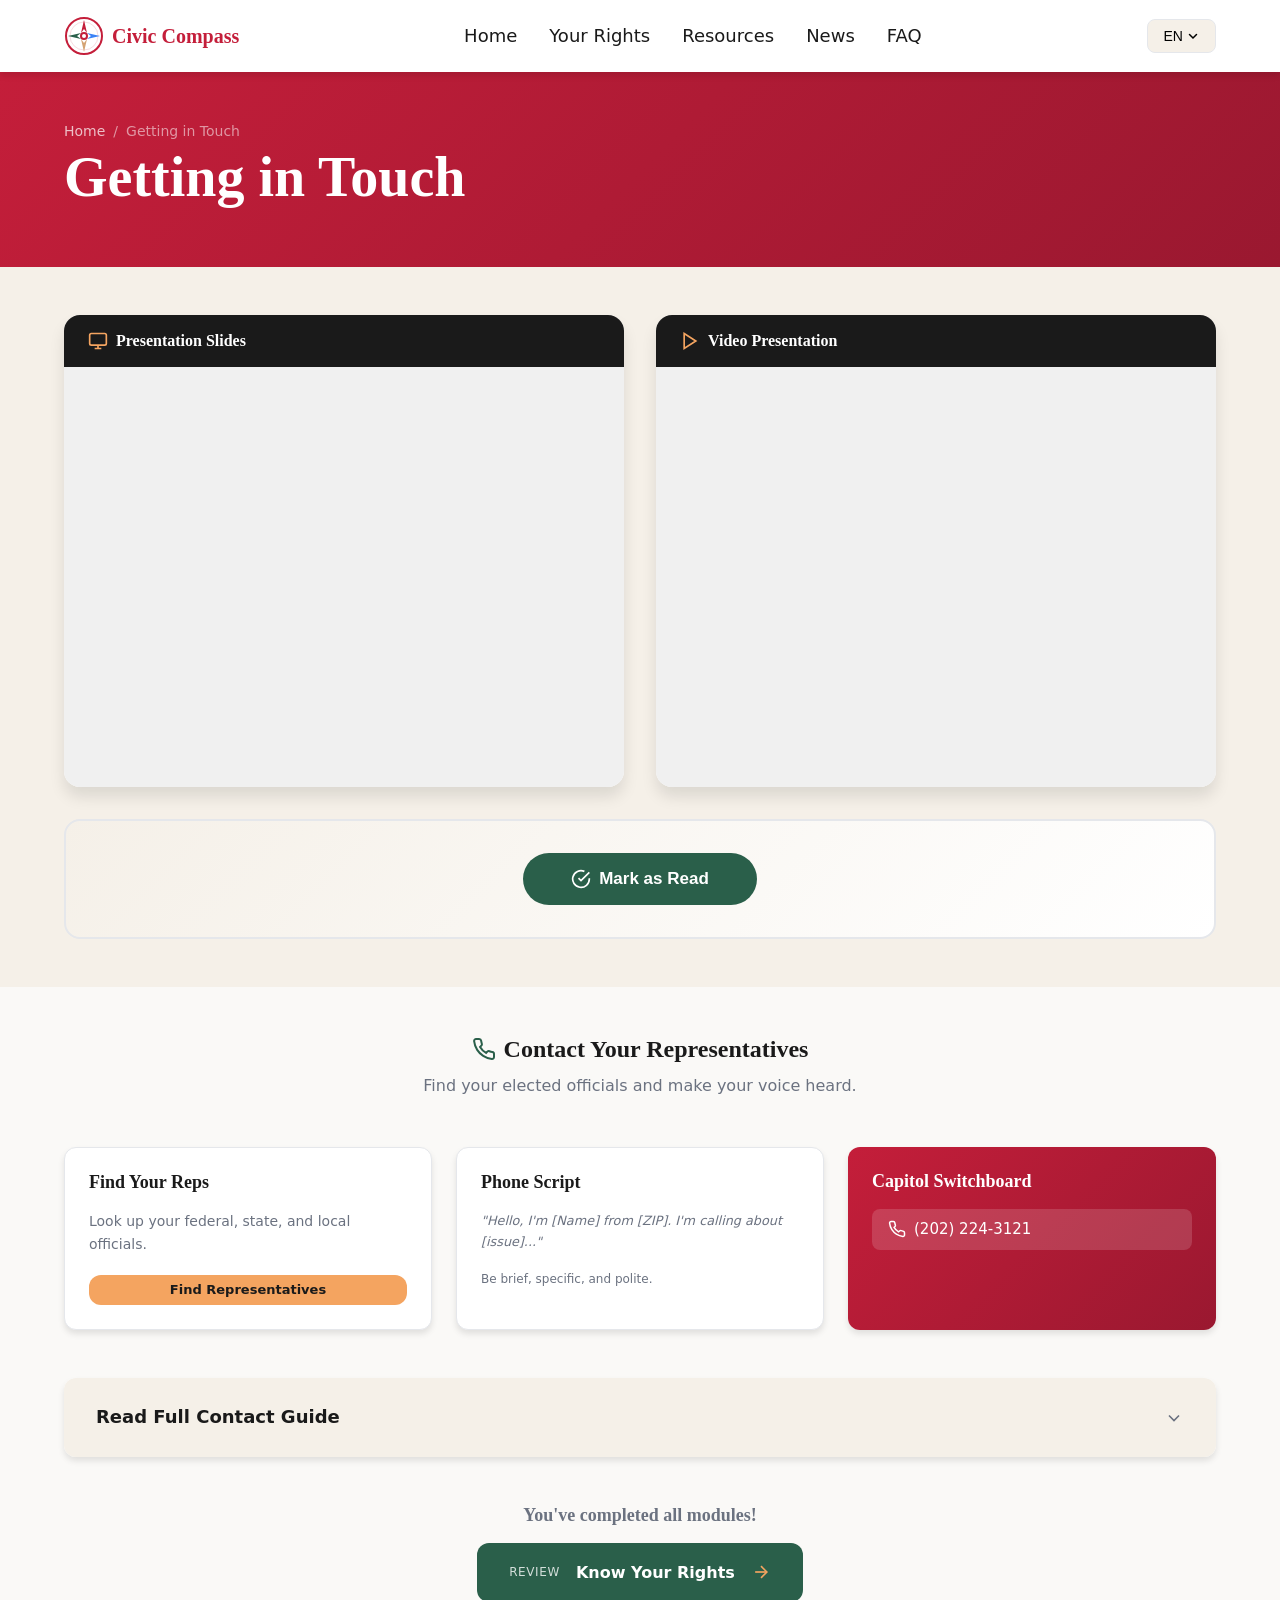
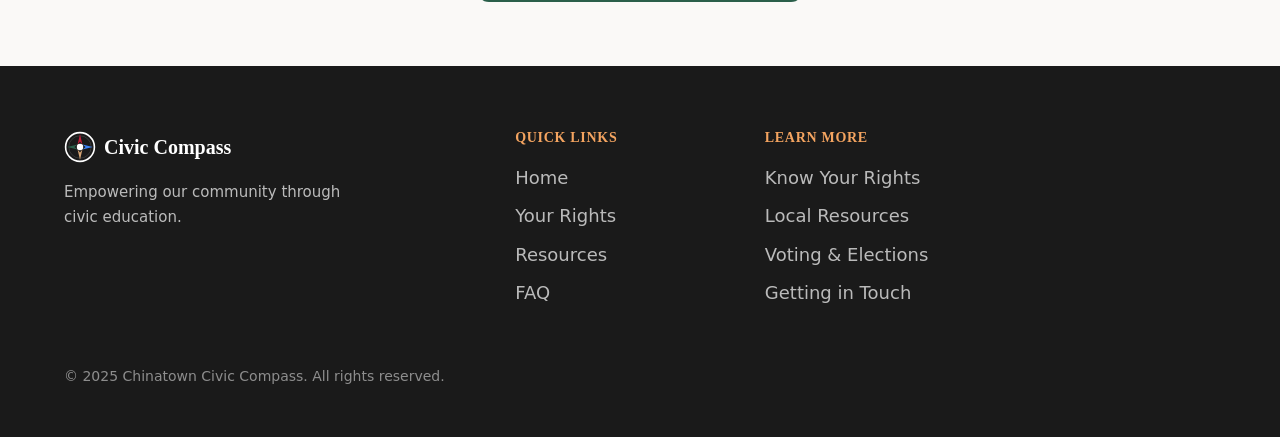
==== commit f04e7167: "Add Loom video embeds for Voting and Contact pages - Module 3 (Voting & Elections): e68ece2c208f4aba" ====
--- a/contact.html
+++ b/contact.html
@@ -117,16 +117,9 @@
               </svg>
               <span data-i18n="presentation.video">Video Presentation</span>
             </h2>
-            <!-- VIDEO EMBED: Replace with your video embed -->
+            <!-- VIDEO EMBED: Loom video -->
             <div class="video-embed">
-              <div class="video-placeholder">
-                <svg width="48" height="48" viewBox="0 0 24 24" fill="none" stroke="currentColor" stroke-width="1.5">
-                  <circle cx="12" cy="12" r="10"/>
-                  <polygon points="10 8 16 12 10 16 10 8" fill="currentColor"/>
-                </svg>
-                <p data-i18n="presentation.video.soon">Video coming soon</p>
-                <span>Your presentation video will appear here</span>
-              </div>
+              <iframe src="https://www.loom.com/embed/3383d30c5ff74cb69a7e78c41607acde" frameborder="0" webkitallowfullscreen mozallowfullscreen allowfullscreen style="width: 100%; height: 400px;"></iframe>
             </div>
           </div>
         </div>
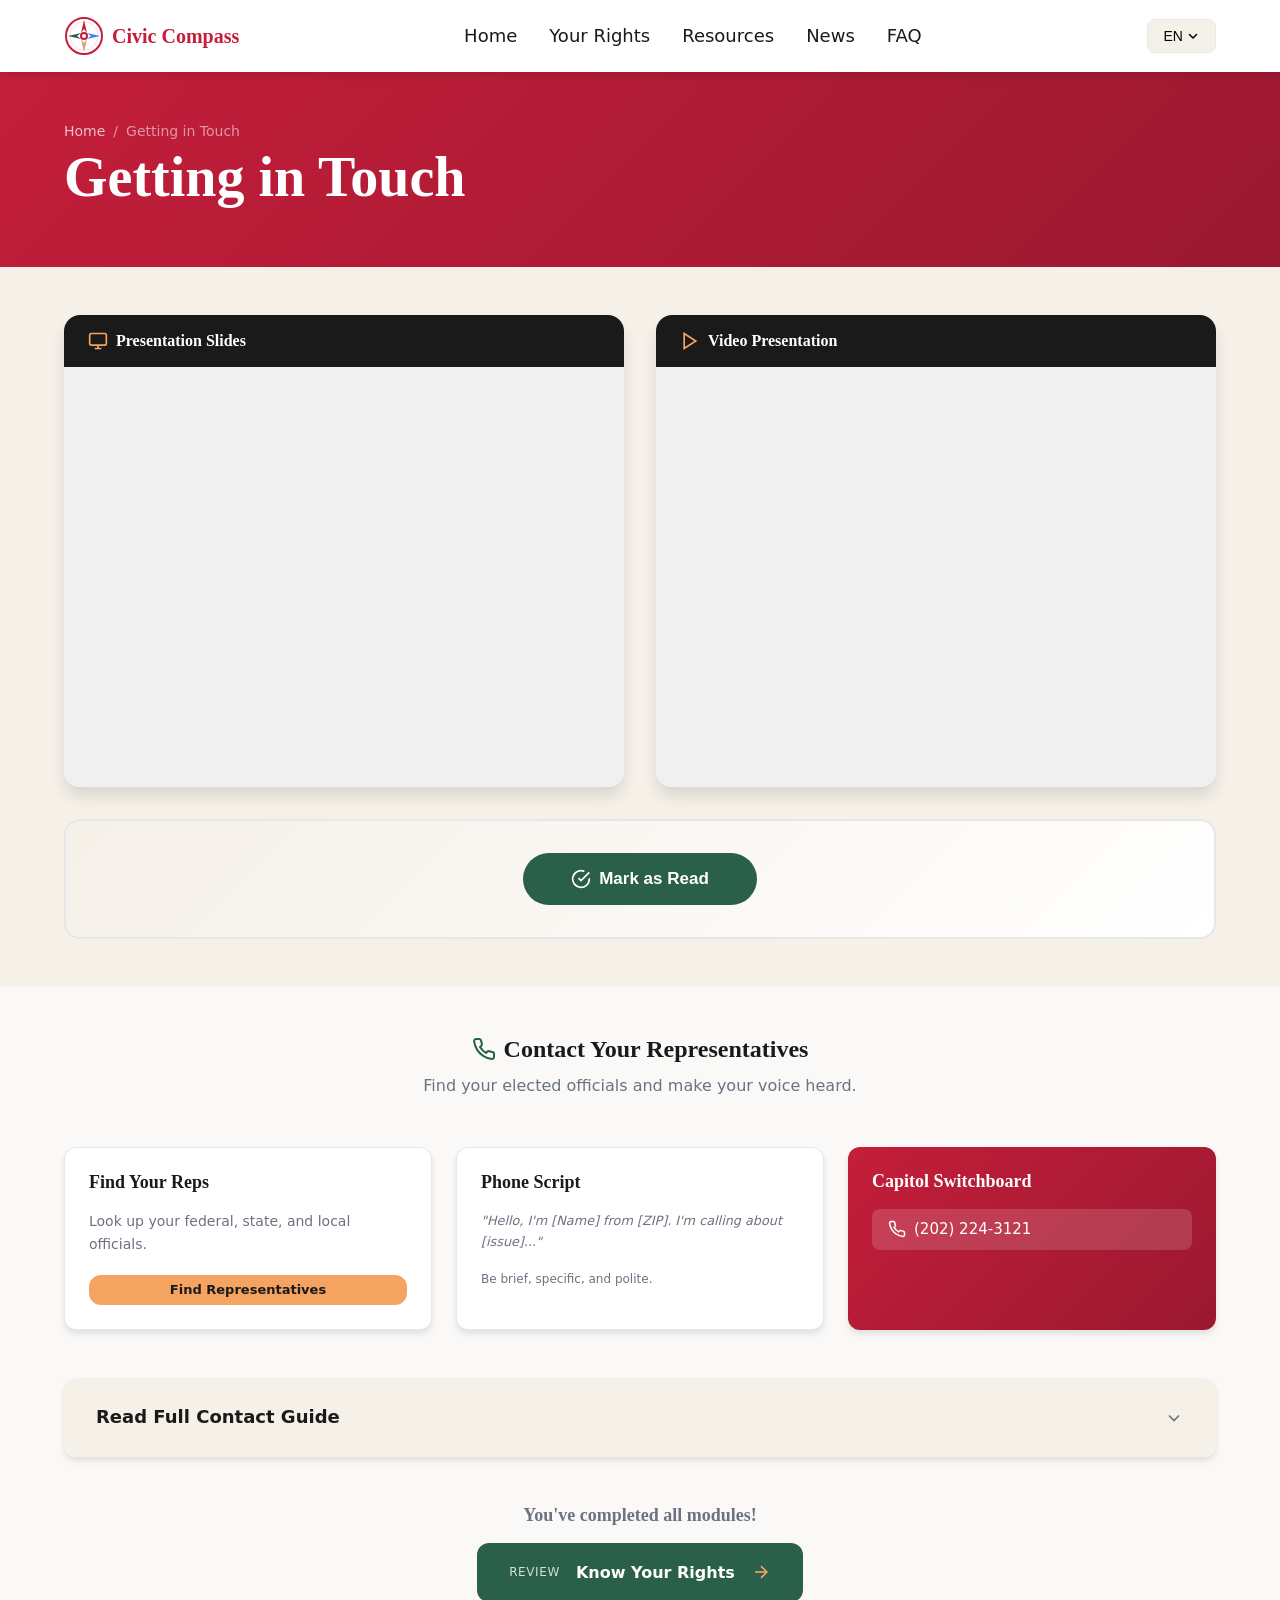
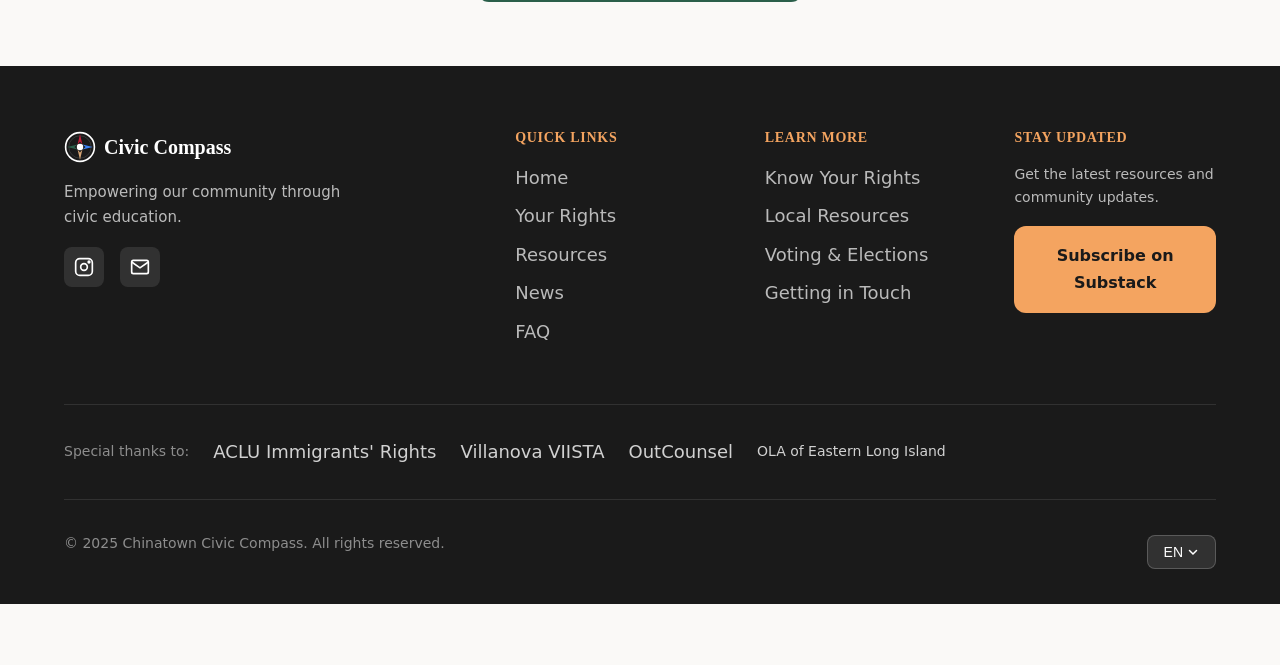
==== commit 20d6c558: "Standardize footer across all pages All pages now have consistent footer with: - Social icons (Insta" ====
--- a/contact.html
+++ b/contact.html
@@ -191,6 +191,13 @@
             </svg>
           </summary>
           <div class="detailed-content-inner">
+            <div class="credibility-box">
+              <h4 data-i18n="credibility.title">Source Information</h4>
+              <p><span class="sources" data-i18n="credibility.sources">Sources:</span> USA.gov; House.gov; Senate.gov; State Legislature Resources</p>
+              <p class="updated"><span data-i18n="credibility.updated">Last updated:</span> January 2025</p>
+              <p class="disclaimer" data-i18n="credibility.disclaimer">This information is for educational purposes only and does not constitute legal advice. Consult with a qualified attorney for legal guidance.</p>
+            </div>
+
             <h2 data-i18n="contact.guide.tips.title">Tips for Effective Contact</h2>
 
             <h3 data-i18n="contact.guide.phone.title">Phone Calls</h3>
@@ -265,6 +272,14 @@
             <span>Civic Compass</span>
           </div>
           <p data-i18n="footer.tagline">Empowering our community through civic education.</p>
+          <div class="footer-social">
+            <a href="https://www.instagram.com/civiccompassnyc" target="_blank" rel="noopener noreferrer" aria-label="Instagram">
+              <svg width="20" height="20" viewBox="0 0 24 24" fill="none" stroke="currentColor" stroke-width="2"><rect x="2" y="2" width="20" height="20" rx="5"/><circle cx="12" cy="12" r="4"/><circle cx="18" cy="6" r="1" fill="currentColor"/></svg>
+            </a>
+            <a href="mailto:chinatownciviccompass@gmail.com" aria-label="Email">
+              <svg width="20" height="20" viewBox="0 0 24 24" fill="none" stroke="currentColor" stroke-width="2"><path d="M4 4h16c1.1 0 2 .9 2 2v12c0 1.1-.9 2-2 2H4c-1.1 0-2-.9-2-2V6c0-1.1.9-2 2-2z"/><polyline points="22,6 12,13 2,6"/></svg>
+            </a>
+          </div>
         </div>
 
         <div>
@@ -273,6 +288,7 @@
             <li><a href="index.html" data-i18n="nav.home">Home</a></li>
             <li><a href="rights.html" data-i18n="nav.rights">Your Rights</a></li>
             <li><a href="resources.html" data-i18n="nav.resources">Resources</a></li>
+            <li><a href="news.html" data-i18n="nav.news">News</a></li>
             <li><a href="faq.html" data-i18n="nav.faq">FAQ</a></li>
           </ul>
         </div>
@@ -287,22 +303,36 @@
           </ul>
         </div>
 
-        <!-- Feedback - HIDDEN FOR DEMO (restore when form is ready)
         <div>
-          <h4 class="footer-heading" data-i18n="footer.feedback">Share Feedback</h4>
-          <p style="font-size: 0.875rem; color: rgba(255,255,255,0.7); margin-bottom: 1rem;" data-i18n="footer.feedback.desc">Help us improve this resource for our community.</p>
-          <a href="https://docs.google.com/forms/d/e/YOUR_FORM_ID/viewform" target="_blank" rel="noopener noreferrer" class="feedback-btn" data-i18n="footer.feedback.btn">
-            <svg width="16" height="16" viewBox="0 0 24 24" fill="none" stroke="currentColor" stroke-width="2" aria-hidden="true">
-              <path d="M21 15a2 2 0 0 1-2 2H7l-4 4V5a2 2 0 0 1 2-2h14a2 2 0 0 1 2 2z"/>
-            </svg>
-            Give Feedback
-          </a>
-        </div>
-        -->
+          <h4 class="footer-heading" data-i18n="footer.newsletter">Stay Updated</h4>
+          <p style="font-size: 0.875rem; color: rgba(255,255,255,0.7); margin-bottom: 1rem;" data-i18n="footer.newsletter.desc">Get the latest resources and community updates.</p>
+          <a href="https://civiccompass.substack.com" target="_blank" rel="noopener noreferrer" class="btn btn-primary" style="width: 100%; text-align: center;" data-i18n="footer.newsletter.btn">Subscribe on Substack</a>
+        </div>
+      </div>
+
+      <div class="footer-partners">
+        <span data-i18n="footer.partners">Special thanks to:</span>
+        <a href="https://www.aclu.org/issues/immigrants-rights" target="_blank" rel="noopener noreferrer" style="color: rgba(255,255,255,0.8);">ACLU Immigrants' Rights</a>
+        <a href="https://www1.villanova.edu/university/law/academics/viista.html" target="_blank" rel="noopener noreferrer" style="color: rgba(255,255,255,0.8);">Villanova VIISTA</a>
+        <a href="https://outcounsel.com" target="_blank" rel="noopener noreferrer" style="color: rgba(255,255,255,0.8);">OutCounsel</a>
+        <span style="color: rgba(255,255,255,0.8);">OLA of Eastern Long Island</span>
       </div>
 
       <div class="footer-bottom">
         <p>&copy; 2025 Chinatown Civic Compass. <span data-i18n="footer.rights">All rights reserved.</span></p>
+        <div class="language-selector">
+          <button class="language-btn" aria-expanded="false" aria-haspopup="true" style="background: rgba(255,255,255,0.1); border-color: rgba(255,255,255,0.2); color: white;">
+            <span data-i18n="lang.current">EN</span>
+            <svg width="12" height="12" viewBox="0 0 12 12" fill="none" aria-hidden="true">
+              <path d="M2.5 4.5L6 8L9.5 4.5" stroke="currentColor" stroke-width="1.5" stroke-linecap="round"/>
+            </svg>
+          </button>
+          <div class="language-dropdown" role="menu">
+            <button role="menuitem" data-lang="en" class="active">English</button>
+            <button role="menuitem" data-lang="zh-s">简体中文</button>
+            <button role="menuitem" data-lang="zh-t">繁體中文</button>
+          </div>
+        </div>
       </div>
     </div>
   </footer>
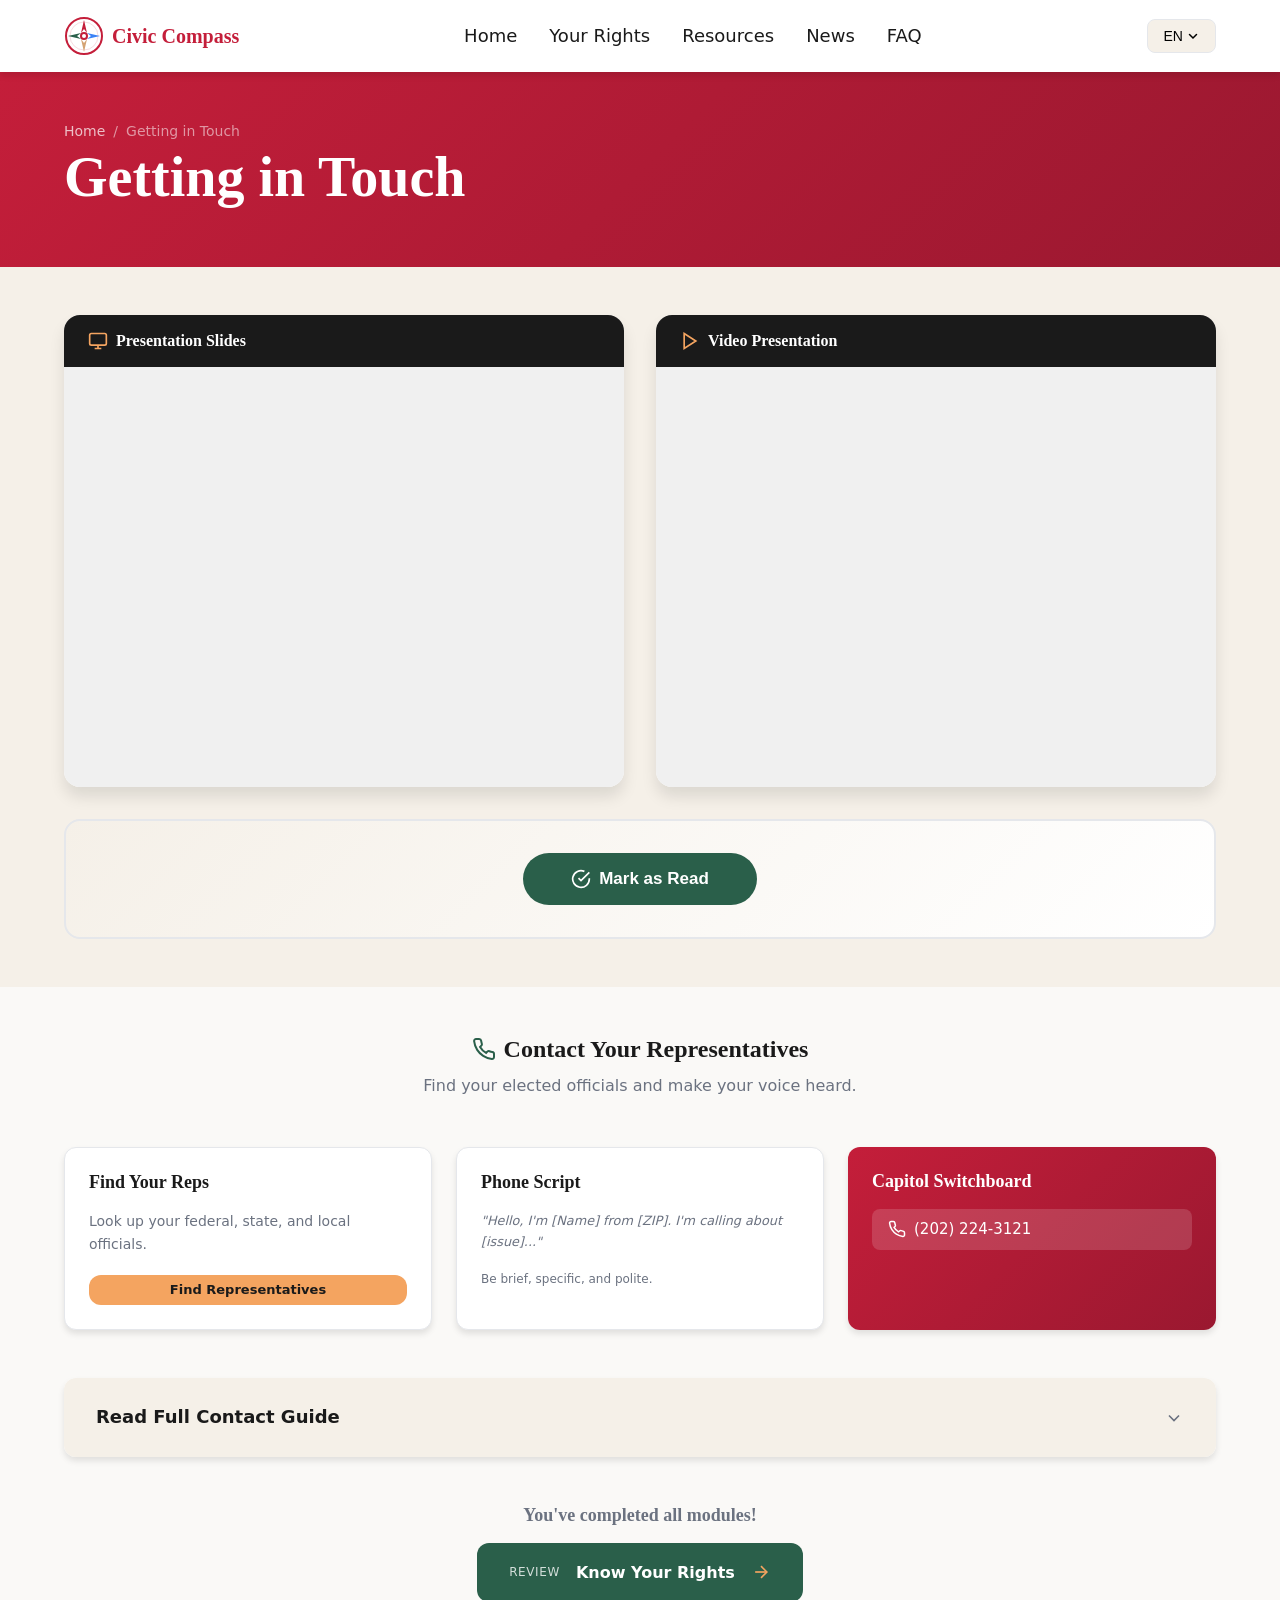
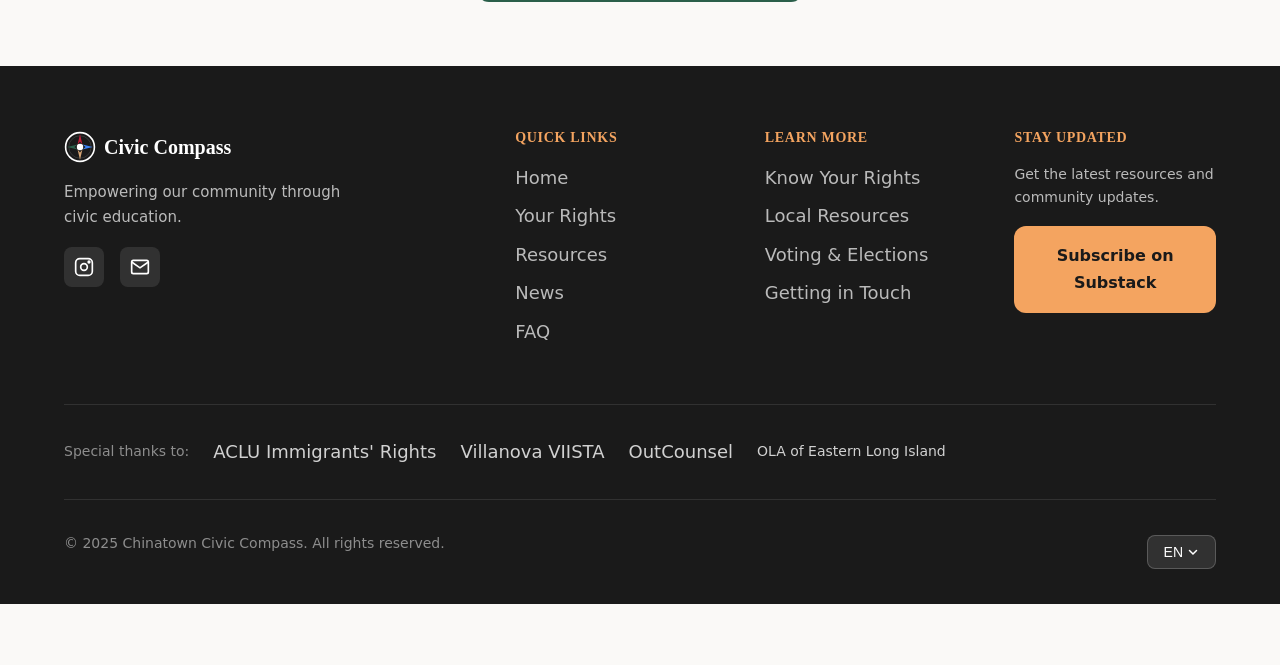
==== commit f84c5ed8: "Replace Loom embeds with YouTube for cleaner video playback - Module 1 (Rights): HCji0hOt5pw - Modul" ====
--- a/contact.html
+++ b/contact.html
@@ -117,9 +117,9 @@
               </svg>
               <span data-i18n="presentation.video">Video Presentation</span>
             </h2>
-            <!-- VIDEO EMBED: Loom video -->
+            <!-- VIDEO EMBED: YouTube video -->
             <div class="video-embed">
-              <iframe src="https://www.loom.com/embed/3383d30c5ff74cb69a7e78c41607acde" frameborder="0" webkitallowfullscreen mozallowfullscreen allowfullscreen style="width: 100%; height: 400px;"></iframe>
+              <iframe src="https://www.youtube.com/embed/Zoi_AHKlxWQ?rel=0" frameborder="0" allowfullscreen style="width: 100%; height: 400px;"></iframe>
             </div>
           </div>
         </div>
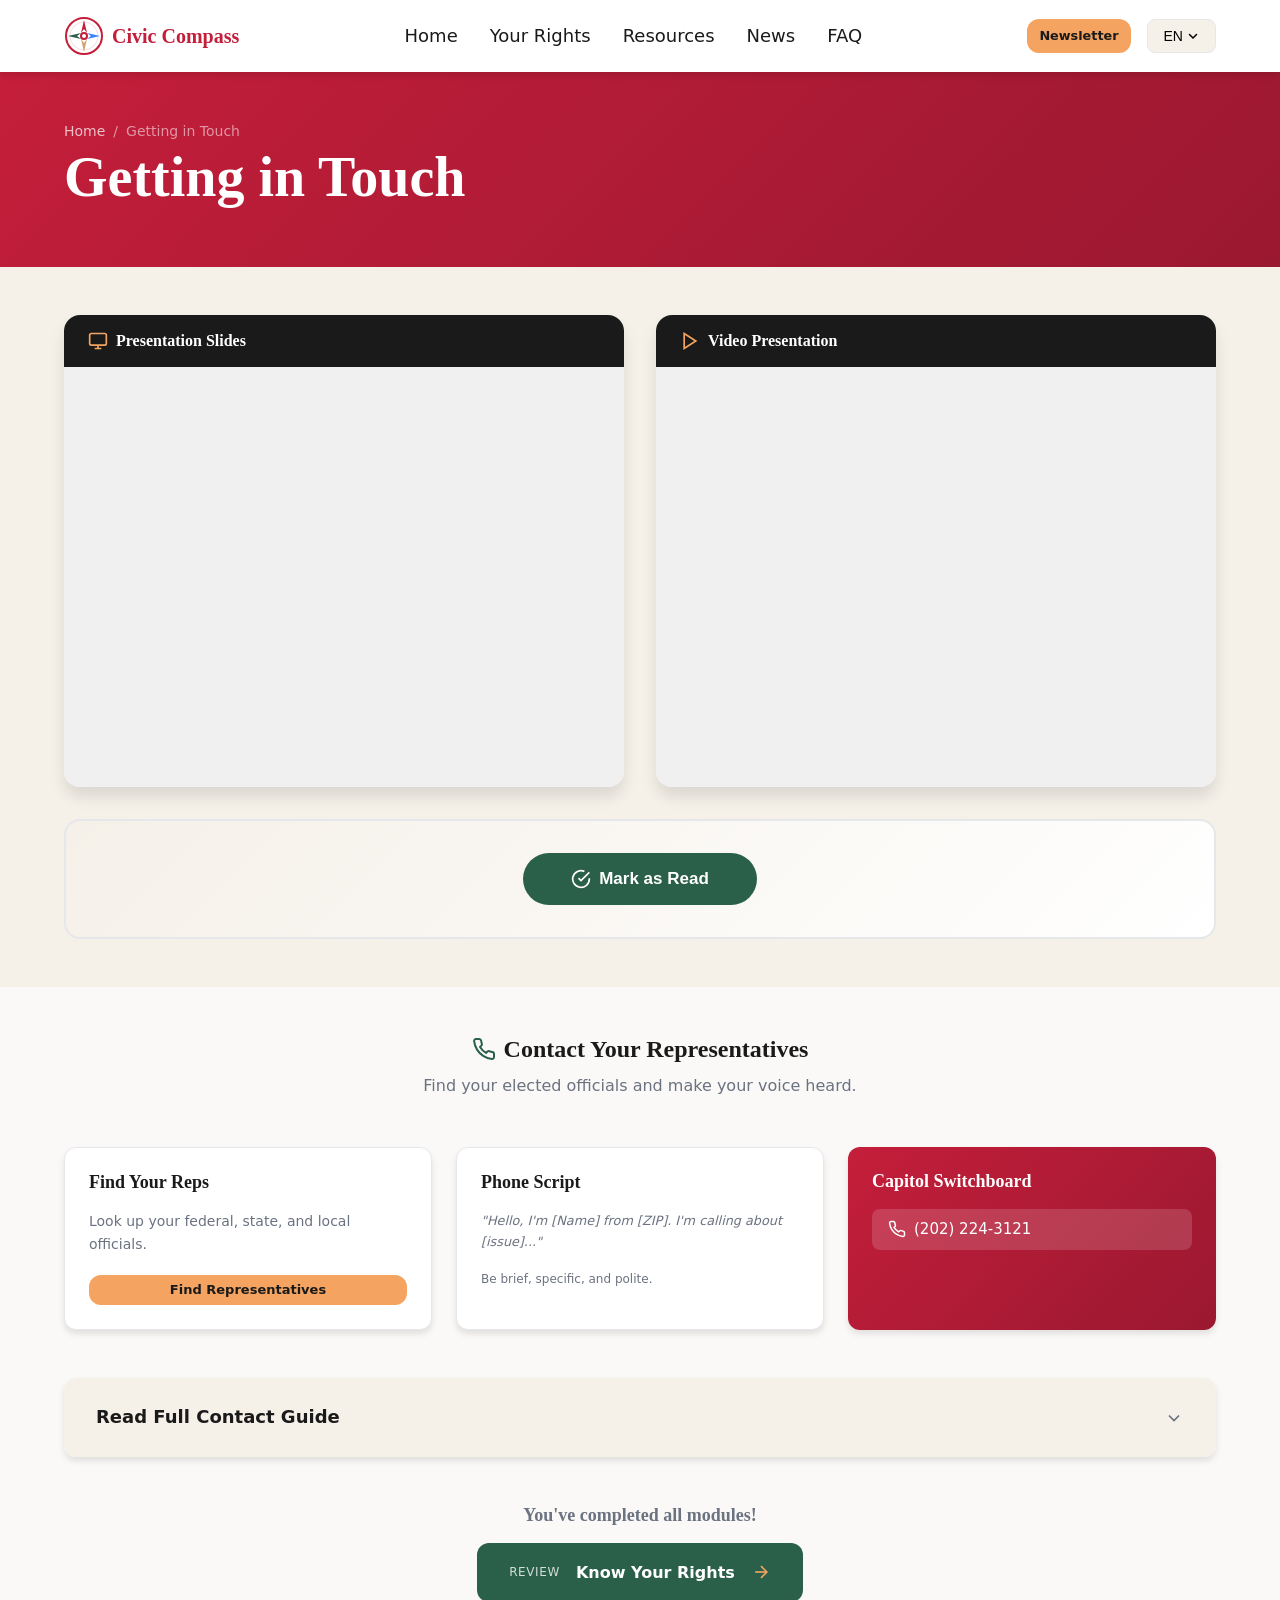
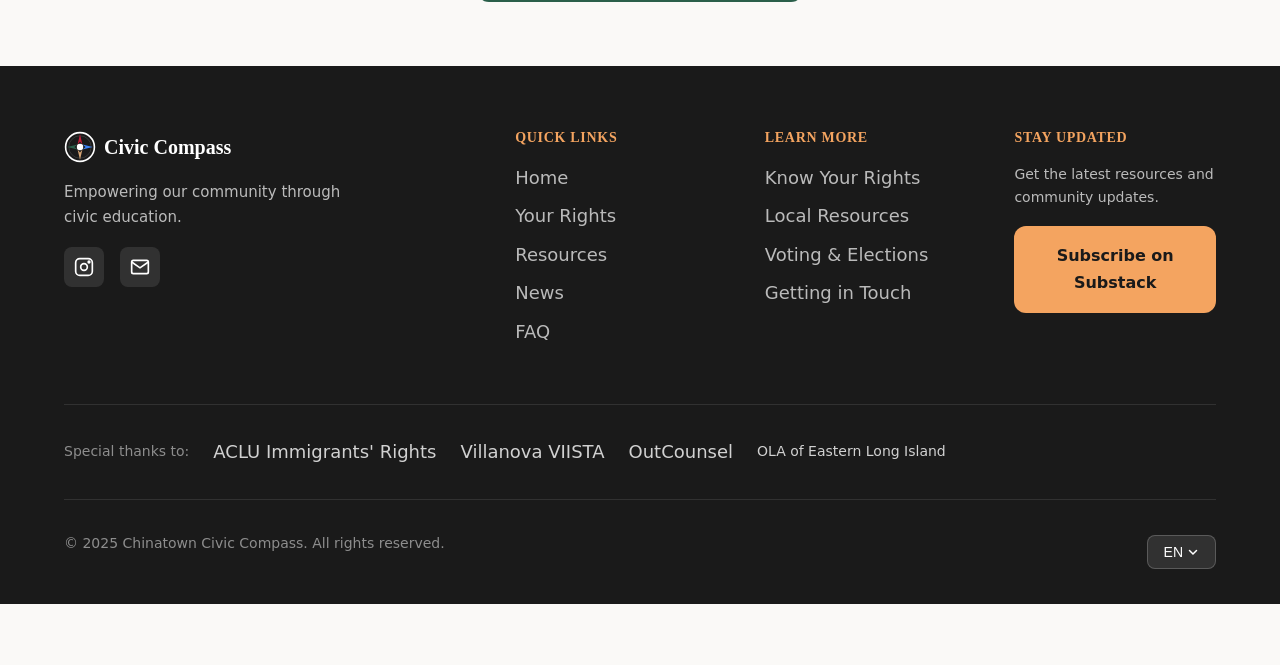
==== commit 3a5b3c34: "Add Newsletter button to navbar (links to Substack) - Added to all 7 pages - Easy to comment out if " ====
--- a/contact.html
+++ b/contact.html
@@ -38,6 +38,9 @@
       </ul>
 
       <div class="navbar-actions">
+        <!-- Newsletter Button - comment out if doesn't fit -->
+        <a href="https://civiccompass.substack.com" target="_blank" rel="noopener noreferrer" class="btn btn-primary btn-sm" style="padding: 0.4rem 0.75rem; font-size: 0.8rem;" data-i18n="nav.newsletter">Newsletter</a>
+
         <div class="language-selector">
           <button class="language-btn" aria-expanded="false" aria-haspopup="true">
             <span data-i18n="lang.current">EN</span>
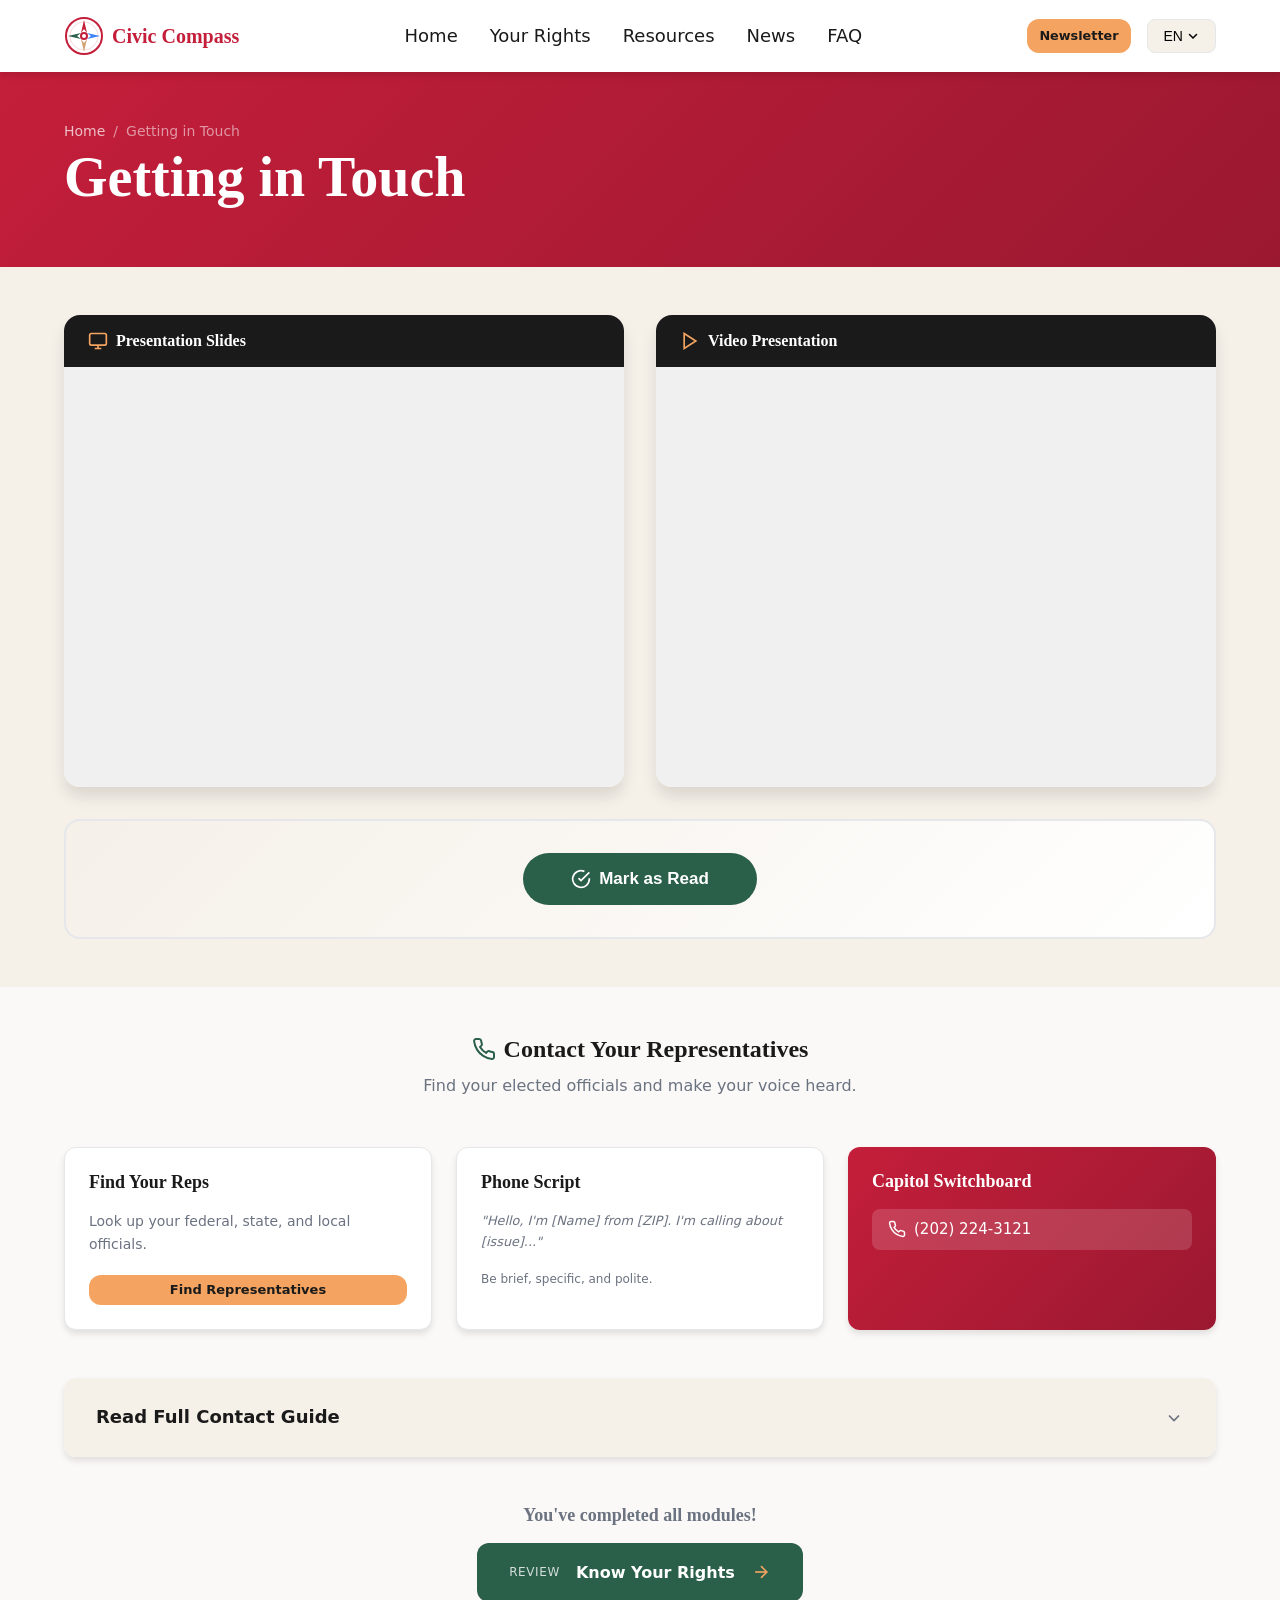
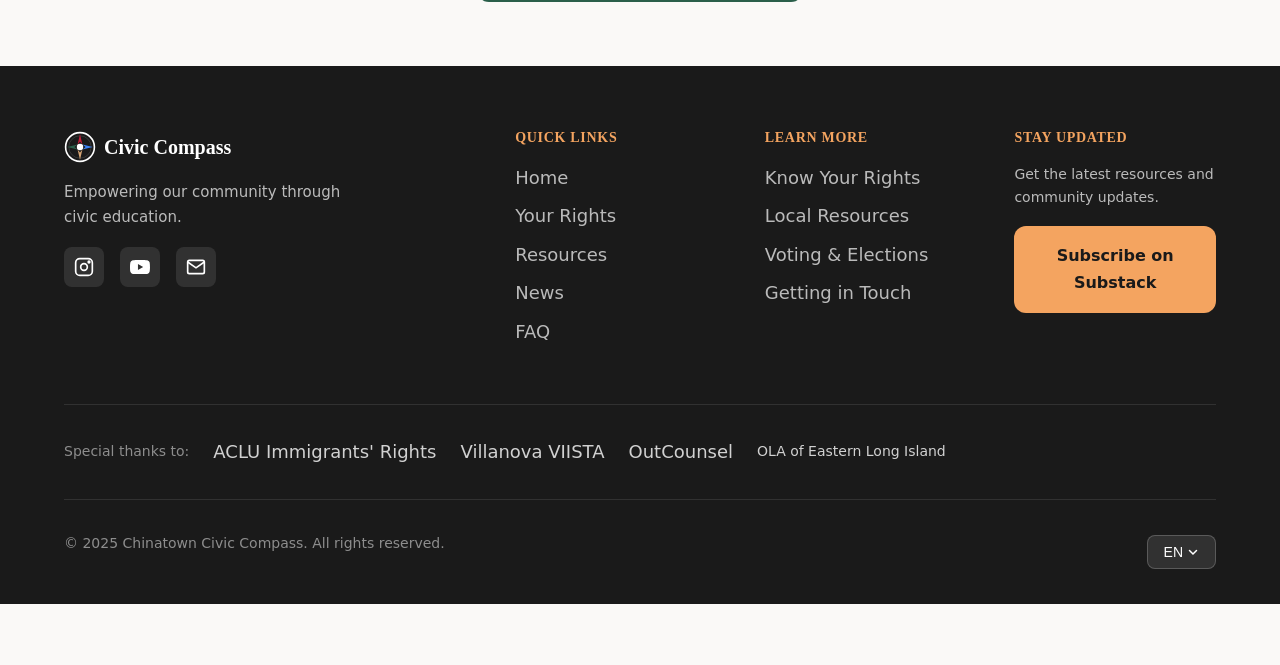
==== commit 1332b382: "Add YouTube link to footer social icons Links to @CivicCompassNyc channel Added to all 7 pages betwe" ====
--- a/contact.html
+++ b/contact.html
@@ -279,6 +279,9 @@
             <a href="https://www.instagram.com/civiccompassnyc" target="_blank" rel="noopener noreferrer" aria-label="Instagram">
               <svg width="20" height="20" viewBox="0 0 24 24" fill="none" stroke="currentColor" stroke-width="2"><rect x="2" y="2" width="20" height="20" rx="5"/><circle cx="12" cy="12" r="4"/><circle cx="18" cy="6" r="1" fill="currentColor"/></svg>
             </a>
+            <a href="https://www.youtube.com/@CivicCompassNyc" target="_blank" rel="noopener noreferrer" aria-label="YouTube">
+              <svg width="20" height="20" viewBox="0 0 24 24" fill="currentColor"><path d="M23.498 6.186a3.016 3.016 0 0 0-2.122-2.136C19.505 3.545 12 3.545 12 3.545s-7.505 0-9.377.505A3.017 3.017 0 0 0 .502 6.186C0 8.07 0 12 0 12s0 3.93.502 5.814a3.016 3.016 0 0 0 2.122 2.136c1.871.505 9.376.505 9.376.505s7.505 0 9.377-.505a3.015 3.015 0 0 0 2.122-2.136C24 15.93 24 12 24 12s0-3.93-.502-5.814zM9.545 15.568V8.432L15.818 12l-6.273 3.568z"/></svg>
+            </a>
             <a href="mailto:chinatownciviccompass@gmail.com" aria-label="Email">
               <svg width="20" height="20" viewBox="0 0 24 24" fill="none" stroke="currentColor" stroke-width="2"><path d="M4 4h16c1.1 0 2 .9 2 2v12c0 1.1-.9 2-2 2H4c-1.1 0-2-.9-2-2V6c0-1.1.9-2 2-2z"/><polyline points="22,6 12,13 2,6"/></svg>
             </a>
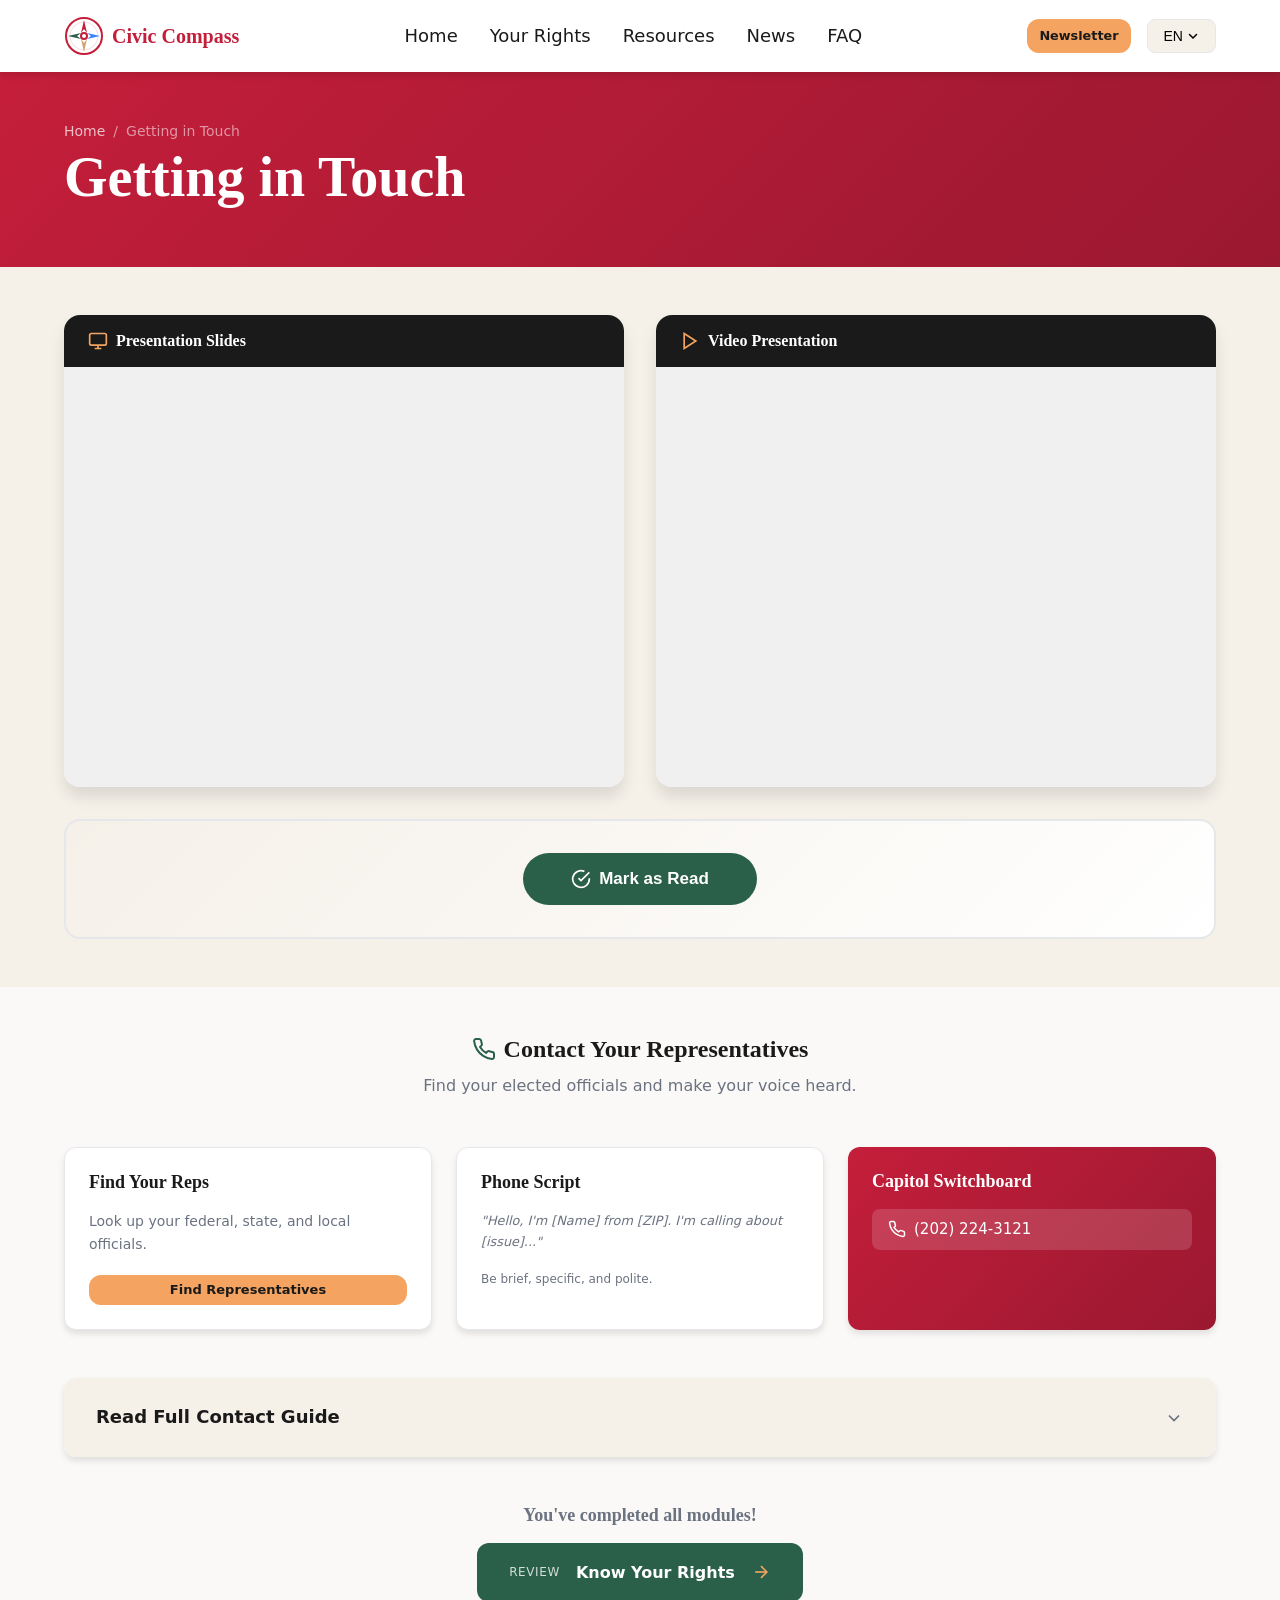
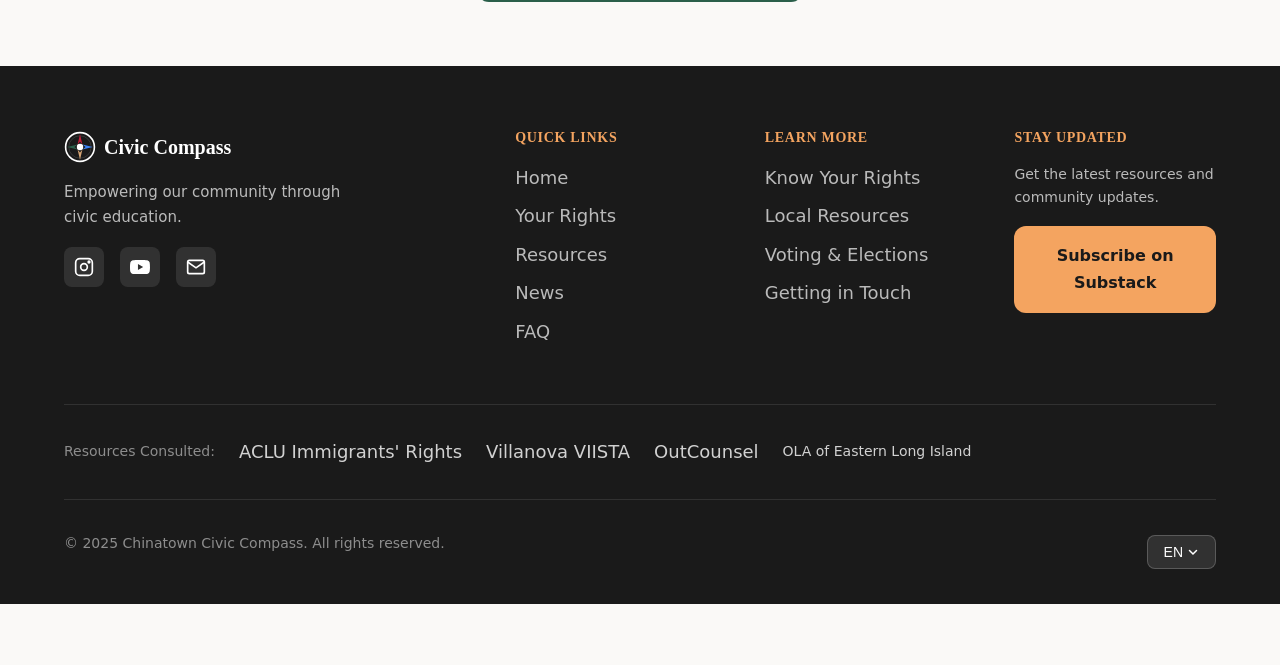
==== commit 69a6d63b: "Update footer label to Resources Consulted" ====
--- a/contact.html
+++ b/contact.html
@@ -317,7 +317,7 @@
       </div>
 
       <div class="footer-partners">
-        <span data-i18n="footer.partners">Special thanks to:</span>
+        <span data-i18n="footer.partners">Resources Consulted:</span>
         <a href="https://www.aclu.org/issues/immigrants-rights" target="_blank" rel="noopener noreferrer" style="color: rgba(255,255,255,0.8);">ACLU Immigrants' Rights</a>
         <a href="https://www1.villanova.edu/university/law/academics/viista.html" target="_blank" rel="noopener noreferrer" style="color: rgba(255,255,255,0.8);">Villanova VIISTA</a>
         <a href="https://outcounsel.com" target="_blank" rel="noopener noreferrer" style="color: rgba(255,255,255,0.8);">OutCounsel</a>
